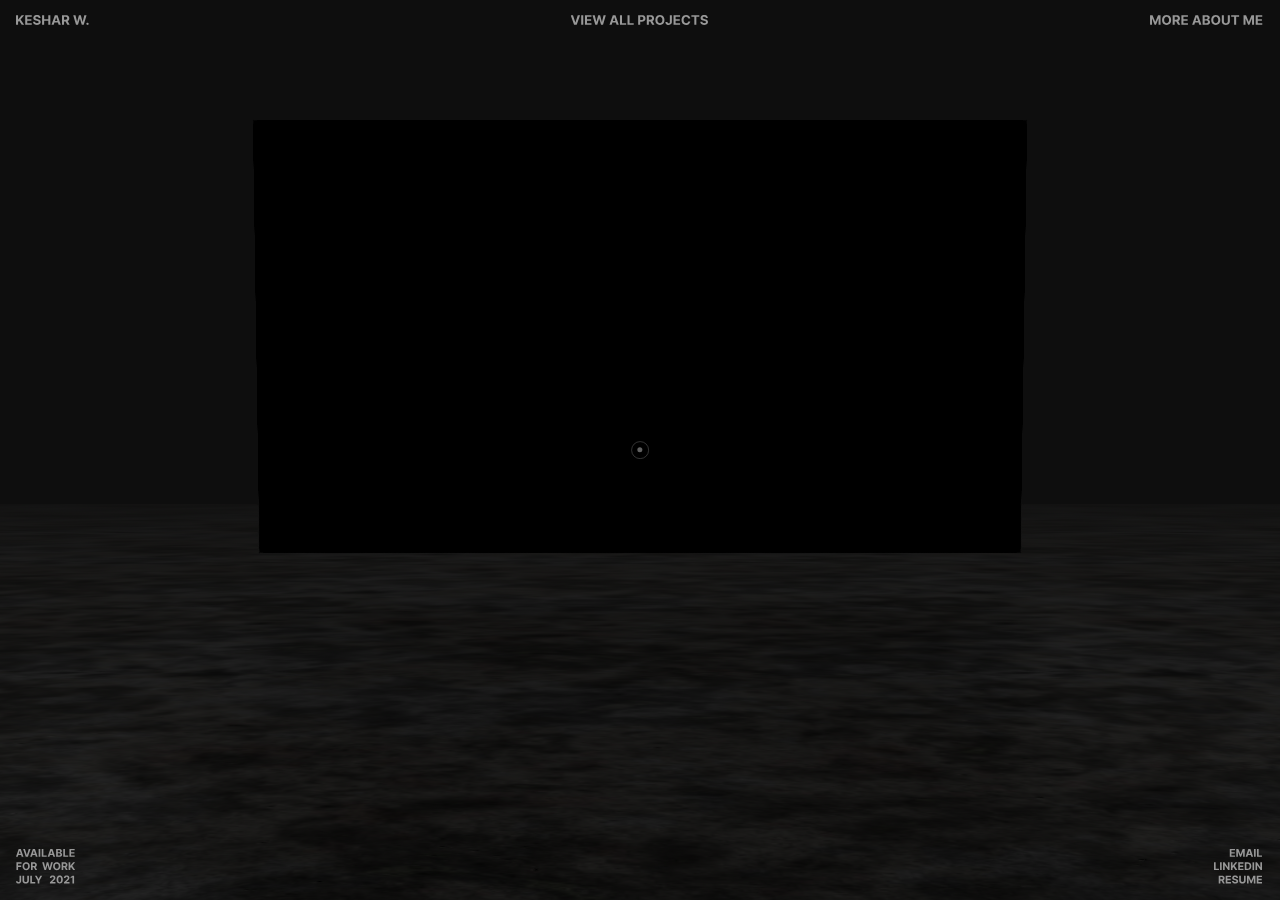
==== index.html @ ca9ea171 "Added files" ====
<!DOCTYPE html><html lang="en"><head><link rel="stylesheet" href="about.0df0e70e.css"><meta charset="utf-8"><meta http-equiv="X-UA-Compatible" content="IE=edge"><meta name="viewport" content="width=device-width, initial-scale=1.0"><title>Keshar W • Folio</title></head><body data-barba="wrapper"> <div id="container" data-barba="container" data-barba-namespace="home"> <div id="root"></div>  <video id="reel" loop crossorigin playsinline="" style="display:none"> <source src="jw_reel.fccfb482.mp4" type="video/mp4"> </video> <svg id="nav__keshar" viewBox="0 0 82 13"><g fill="#989898"><polygon points="2.30792326 11.06 2.30792326 7.95985795 3.44251133 6.57491477 6.43079258 11.06 9.19002553 11.06 5.09378974 5.03549716 9.14208519 0.150909091 6.37752553 0.150909091 2.45174428 4.9609233 2.30792326 4.9609233 2.30792326 0.150909091 0.00146018982 0.150909091 0.00146018982 11.06"/><polygon points="17.7159259 11.06 17.7159259 9.15836648 12.6502299 9.15836648 12.6502299 6.55360795 17.3164231 6.55360795 17.3164231 4.65197443 12.6502299 4.65197443 12.6502299 2.05254261 17.6946191 2.05254261 17.6946191 0.150909091 10.3437668 0.150909091 10.3437668 11.06"/><path d="M23.574 11.214c.888 0 1.647-.134 2.277-.402.63-.268 1.114-.646 1.45-1.134.335-.489.504-1.067.508-1.734a2.922 2.922 0 0 0-.248-1.21 2.755 2.755 0 0 0-.679-.915 3.98 3.98 0 0 0-1.033-.656 6.913 6.913 0 0 0-1.31-.426l-.98-.234a5.414 5.414 0 0 1-.672-.195 2.682 2.682 0 0 1-.554-.271 1.221 1.221 0 0 1-.375-.376.885.885 0 0 1-.126-.511c0-.235.069-.444.205-.629a1.34 1.34 0 0 1 .594-.434c.26-.105.577-.157.954-.157.554 0 .992.119 1.316.357.323.238.506.572.548 1.001h2.21c-.01-.65-.184-1.221-.521-1.715-.338-.493-.809-.879-1.414-1.156C25.118.14 24.41.002 23.6.002c-.796 0-1.506.138-2.13.415-.626.277-1.117.663-1.474 1.156-.357.494-.533 1.07-.53 1.731-.003.806.261 1.447.794 1.923s1.259.826 2.179 1.05l1.187.298c.398.096.735.202 1.01.32.275.117.485.259.628.426a.913.913 0 0 1 .216.618c0 .262-.08.495-.24.697-.16.203-.384.36-.673.474-.29.114-.63.17-1.02.17-.398 0-.754-.06-1.068-.183a1.7 1.7 0 0 1-.751-.549c-.187-.243-.293-.547-.317-.913H19.18c.017.785.208 1.443.572 1.973.364.531.872.932 1.524 1.202.651.27 1.418.404 2.298.404Z"/><polygon points="31.6601539 11.06 31.6601539 6.55360795 36.3423271 6.55360795 36.3423271 11.06 38.6434635 11.06 38.6434635 0.150909091 36.3423271 0.150909091 36.3423271 4.65197443 31.6601539 4.65197443 31.6601539 0.150909091 29.3536908 0.150909091 29.3536908 11.06"/><path d="m46.691.15 3.76 10.91h-2.47l-.809-2.487h-3.939l-.809 2.487h-2.471L43.719.15h2.972Zm-1.443 2.494h-.086L43.82 6.773h2.769l-1.34-4.13ZM56.064.15l.303.008c.695.032 1.298.176 1.809.432.584.293 1.03.707 1.337 1.241.307.535.46 1.163.46 1.883 0 .725-.156 1.347-.468 1.867l-.124.19a3.072 3.072 0 0 1-1.232 1.006l-.102.044 2.316 4.239h-2.547L55.75 7.193h-1.683v3.867H51.76V.15h4.304Zm-.442 1.887h-1.556V5.34h1.566l.214-.006c.347-.017.641-.075.884-.176.29-.12.508-.302.652-.543.144-.242.216-.542.216-.9 0-.363-.072-.668-.216-.917a1.369 1.369 0 0 0-.655-.567c-.293-.13-.661-.194-1.105-.194Z"/><polygon points="69.7844161 11.06 71.8565041 3.92754261 71.9417314 3.92754261 74.0191462 11.06 76.2670155 11.06 79.3884643 0.150909091 76.8689331 0.150909091 75.0631803 7.74678977 74.9672996 7.74678977 72.9804388 0.150909091 70.8231234 0.150909091 68.8309359 7.73080966 68.740382 7.73080966 66.9346291 0.150909091 64.4150979 0.150909091 67.5365467 11.06"/><path d="M80.453 11.198c.23 0 .442-.057.634-.173a1.37 1.37 0 0 0 .466-.463c.119-.194.178-.408.178-.642 0-.348-.128-.646-.383-.895a1.244 1.244 0 0 0-.895-.373c-.352 0-.653.125-.903.373-.25.249-.376.547-.376.895 0 .352.125.653.376.903.25.25.551.375.903.375Z"/></g></svg> <svg id="nav__projects" viewBox="0 0 156 13"><g fill="#989898"><polygon points="6.73828125 11.06 10.4989347 0.150909091 7.94211648 0.150909091 5.30007102 8.43926136 5.19886364 8.43926136 2.56214489 0.150909091 0 0.150909091 3.76598011 11.06"/><polygon points="14.1135927 11.06 14.1135927 0.150909091 11.8071296 0.150909091 11.8071296 11.06"/><polygon points="23.3852447 11.06 23.3852447 9.15836648 18.3195487 9.15836648 18.3195487 6.55360795 22.9857419 6.55360795 22.9857419 4.65197443 18.3195487 4.65197443 18.3195487 2.05254261 23.3639379 2.05254261 23.3639379 0.150909091 16.0130856 0.150909091 16.0130856 11.06"/><polygon points="29.9040569 11.06 31.976145 3.92754261 32.0613722 3.92754261 34.138787 11.06 36.3866563 11.06 39.5081052 0.150909091 36.9885739 0.150909091 35.1828211 7.74678977 35.0869404 7.74678977 33.1000796 0.150909091 30.9427643 0.150909091 28.9505768 7.73080966 28.8600228 7.73080966 27.05427 0.150909091 24.5347387 0.150909091 27.6561876 11.06"/><path d="m50.362.15 3.76 10.91h-2.471l-.808-2.487h-3.94l-.808 2.487h-2.472L47.39.15h2.973Zm-1.444 2.494h-.085L47.49 6.773h2.769l-1.34-4.13Z"/><polygon points="62.4139335 11.06 62.4139335 9.15836648 57.7370869 9.15836648 57.7370869 0.150909091 55.4306238 0.150909091 55.4306238 11.06"/><polygon points="70.9281349 11.06 70.9281349 9.15836648 66.2512883 9.15836648 66.2512883 0.150909091 63.9448253 0.150909091 63.9448253 11.06"/><path d="m80.24.15.272.007c.71.03 1.325.186 1.843.465.582.315 1.027.75 1.334 1.305.308.556.461 1.196.461 1.92 0 .725-.156 1.364-.469 1.918a3.236 3.236 0 0 1-1.355 1.295l-.202.097c-.55.244-1.197.366-1.942.366l-1.94.001v3.536h-2.306V.15h4.304Zm-.442 1.887h-1.555v3.638h1.566l.215-.007c.349-.021.644-.096.885-.225.29-.154.506-.37.65-.645.143-.275.215-.592.215-.95 0-.363-.072-.68-.215-.951a1.492 1.492 0 0 0-.653-.634c-.291-.151-.66-.226-1.108-.226ZM89.956.15l.304.008c.694.032 1.297.176 1.808.432.584.293 1.03.707 1.337 1.241.307.535.461 1.163.461 1.883 0 .725-.156 1.347-.469 1.867l-.123.19a3.072 3.072 0 0 1-1.232 1.006l-.103.045 2.316 4.238h-2.546l-2.067-3.867h-1.683v3.867h-2.307V.15h4.304Zm-.442 1.887H87.96V5.34h1.566l.214-.006c.346-.017.64-.075.883-.176.291-.12.509-.302.653-.543.143-.242.215-.542.215-.9 0-.363-.072-.668-.215-.917a1.369 1.369 0 0 0-.656-.567c-.293-.13-.661-.194-1.105-.194ZM100.413.002c.962 0 1.83.219 2.602.658.772.438 1.383 1.075 1.832 1.91.45.834.674 1.846.674 3.035 0 1.19-.225 2.202-.674 3.037-.45.834-1.06 1.47-1.832 1.91-.773.438-1.64.657-2.602.657-.97 0-1.84-.22-2.61-.66-.771-.44-1.38-1.078-1.828-1.913-.447-.834-.67-1.844-.67-3.03 0-1.19.223-2.202.67-3.037.448-.834 1.057-1.47 1.827-1.91.771-.438 1.641-.657 2.61-.657Zm0 2.04c-.558 0-1.045.137-1.46.41-.415.273-.738.675-.967 1.204-.229.529-.343 1.179-.343 1.95 0 .77.114 1.42.343 1.949.23.53.552.93.967 1.204.415.273.902.41 1.46.41.557 0 1.044-.137 1.459-.41.416-.274.738-.675.967-1.204.229-.53.343-1.179.343-1.95 0-.77-.114-1.42-.343-1.95-.23-.528-.551-.93-.967-1.203-.415-.273-.902-.41-1.46-.41ZM110.148 11.21c.738 0 1.386-.141 1.944-.422A3.15 3.15 0 0 0 113.4 9.59c.314-.519.471-1.13.471-1.833V.151h-2.28v7.606c0 .348-.051.641-.154.88a1.155 1.155 0 0 1-.45.54 1.341 1.341 0 0 1-.722.184c-.27 0-.504-.054-.7-.163a1.155 1.155 0 0 1-.464-.468 1.6 1.6 0 0 1-.179-.738h-2.295c-.004.724.15 1.325.463 1.803.313.478.736.833 1.27 1.065.535.233 1.13.35 1.788.35Z"/><polygon points="123.143669 11.06 123.143669 9.15836648 118.077973 9.15836648 118.077973 6.55360795 122.744166 6.55360795 122.744166 4.65197443 118.077973 4.65197443 118.077973 2.05254261 123.122362 2.05254261 123.122362 0.150909091 115.77151 0.150909091 115.77151 11.06"/><path d="M129.849 11.21c.7 0 1.327-.106 1.883-.318a4.513 4.513 0 0 0 1.438-.863c.403-.364.725-.777.964-1.24.24-.464.39-.946.45-1.447l-2.333-.01c-.053.29-.148.55-.285.777-.136.227-.308.42-.514.578a2.227 2.227 0 0 1-.706.36 2.903 2.903 0 0 1-.86.122c-.55 0-1.035-.135-1.454-.405-.419-.27-.745-.67-.977-1.198-.233-.53-.35-1.183-.35-1.96 0-.757.116-1.4.347-1.931.23-.531.556-.936.975-1.215.419-.279.91-.418 1.475-.418.313 0 .603.044.871.133.268.089.505.217.711.384.206.166.375.368.506.604.132.236.219.505.261.807h2.333a4.66 4.66 0 0 0-.508-1.683 4.065 4.065 0 0 0-1.026-1.244 4.49 4.49 0 0 0-1.44-.775 5.62 5.62 0 0 0-1.761-.266c-.959 0-1.822.219-2.589.658-.767.438-1.374 1.075-1.822 1.91-.447.834-.67 1.846-.67 3.035 0 1.187.22 2.197.662 3.031.443.835 1.046 1.472 1.811 1.913.766.44 1.635.66 2.608.66Z"/><polygon points="141.443005 11.06 141.443005 2.05254261 144.782849 2.05254261 144.782849 0.150909091 135.823332 0.150909091 135.823332 2.05254261 139.163176 2.05254261 139.163176 11.06"/><path d="M150.309 11.214c.888 0 1.647-.134 2.277-.402.63-.268 1.113-.646 1.449-1.134.335-.489.505-1.067.508-1.734a2.922 2.922 0 0 0-.247-1.21 2.755 2.755 0 0 0-.68-.915 3.98 3.98 0 0 0-1.033-.656 6.913 6.913 0 0 0-1.31-.426l-.98-.234a5.414 5.414 0 0 1-.671-.195 2.682 2.682 0 0 1-.554-.271 1.221 1.221 0 0 1-.376-.376.885.885 0 0 1-.125-.511c0-.235.068-.444.205-.629a1.34 1.34 0 0 1 .594-.434c.26-.105.577-.157.953-.157.554 0 .993.119 1.316.357.323.238.506.572.549 1.001h2.21c-.01-.65-.184-1.221-.522-1.715-.337-.493-.808-.879-1.414-1.156-.605-.277-1.313-.415-2.123-.415-.795 0-1.505.138-2.13.415-.625.277-1.116.663-1.473 1.156-.357.494-.534 1.07-.53 1.731-.004.806.26 1.447.794 1.923.532.476 1.258.826 2.178 1.05l1.188.298c.398.096.734.202 1.01.32.275.117.484.259.628.426a.913.913 0 0 1 .216.618c0 .262-.08.495-.24.697-.16.203-.384.36-.674.474-.29.114-.63.17-1.02.17-.398 0-.754-.06-1.068-.183a1.7 1.7 0 0 1-.75-.549c-.187-.243-.293-.547-.318-.913h-2.232c.018.785.209 1.443.573 1.973.364.531.872.932 1.523 1.202.652.27 1.418.404 2.299.404Z"/></g></svg> <svg id="nav__about" viewBox="0 0 127 13"><g><polygon fill="#989898" points="2.24089363 11.06 2.24089363 3.93286932 2.3314476 3.93286932 5.15460101 11.006733 6.67803851 11.006733 9.50119192 3.95950284 9.5917459 3.95950284 9.5917459 11.06 11.8289618 11.06 11.8289618 0.150909091 8.98450158 0.150909091 5.98024022 7.48045455 5.85239931 7.48045455 2.84813795 0.150909091 0.00367771842 0.150909091 0.00367771842 11.06"/><path d="M18.642.002c.962 0 1.83.219 2.602.658.772.438 1.383 1.075 1.832 1.91.45.834.674 1.846.674 3.035 0 1.19-.224 2.202-.674 3.037-.449.834-1.06 1.47-1.832 1.91-.772.438-1.64.657-2.602.657-.97 0-1.84-.22-2.61-.66-.77-.44-1.38-1.078-1.827-1.913-.448-.834-.672-1.844-.672-3.03 0-1.19.224-2.202.672-3.037.447-.834 1.056-1.47 1.827-1.91.77-.438 1.64-.657 2.61-.657Zm0 2.04c-.558 0-1.044.137-1.46.41-.415.273-.737.675-.967 1.204-.229.529-.343 1.179-.343 1.95 0 .77.114 1.42.343 1.949.23.53.552.93.967 1.204.416.273.902.41 1.46.41.557 0 1.044-.137 1.46-.41.415-.274.737-.675.966-1.204.23-.53.344-1.179.344-1.95 0-.77-.115-1.42-.344-1.95-.229-.528-.551-.93-.967-1.203-.415-.273-.902-.41-1.46-.41ZM29.756.15l.304.008c.694.032 1.297.176 1.809.432.584.293 1.03.707 1.337 1.241.307.535.46 1.163.46 1.883 0 .725-.156 1.347-.468 1.867l-.124.19a3.072 3.072 0 0 1-1.232 1.006l-.103.044 2.316 4.239H31.51l-2.067-3.867h-1.684l.001 3.867h-2.306V.15h4.303Zm-.442 1.887H27.76l-.001 3.303h1.567l.214-.006c.346-.017.64-.075.883-.176.292-.12.509-.302.653-.543.144-.242.216-.542.216-.9 0-.363-.072-.668-.216-.917a1.369 1.369 0 0 0-.655-.567c-.293-.13-.662-.194-1.106-.194Z" fill="#989898"/><polygon fill="#989898" points="42.668412 11.06 42.668412 9.15836648 37.6027159 9.15836648 37.6027159 6.55360795 42.2689091 6.55360795 42.2689091 4.65197443 37.6027159 4.65197443 37.6027159 2.05254261 42.6471051 2.05254261 42.6471051 0.150909091 35.2962529 0.150909091 35.2962529 11.06"/><path d="m54.108.15 3.76 10.91h-2.47l-.809-2.487H50.65l-.809 2.487H47.37L51.136.15h2.972Zm-1.443 2.494h-.086l-1.343 4.129h2.769l-1.34-4.13ZM63.545.15l.295.006c.673.027 1.244.144 1.713.352.536.238.94.567 1.21.988.269.42.404.905.404 1.451 0 .427-.085.8-.256 1.122-.17.321-.404.584-.7.788a2.881 2.881 0 0 1-1.015.434v.107l.206.017a2.503 2.503 0 0 1 1.85 1.243c.227.388.341.85.341 1.387 0 .579-.143 1.095-.429 1.547-.286.453-.707.811-1.265 1.074-.557.263-1.244.394-2.061.394h-4.661V.15h4.368Zm-.128 6.127h-1.934v2.897h1.88c.643 0 1.112-.123 1.407-.37.295-.247.442-.576.442-.988 0-.302-.073-.568-.218-.799a1.486 1.486 0 0 0-.62-.543 2.152 2.152 0 0 0-.957-.197Zm-.181-4.262h-1.753v2.7h1.71c.316 0 .598-.055.845-.167.246-.112.442-.27.585-.477a1.26 1.26 0 0 0 .216-.74c0-.394-.14-.712-.418-.954-.279-.241-.674-.362-1.185-.362ZM74.005.002c.963 0 1.83.219 2.602.658.773.438 1.384 1.075 1.833 1.91.45.834.674 1.846.674 3.035 0 1.19-.225 2.202-.674 3.037-.45.834-1.06 1.47-1.833 1.91-.772.438-1.64.657-2.602.657-.97 0-1.84-.22-2.61-.66-.77-.44-1.38-1.078-1.827-1.913-.447-.834-.67-1.844-.67-3.03 0-1.19.223-2.202.67-3.037.448-.834 1.057-1.47 1.827-1.91.77-.438 1.64-.657 2.61-.657Zm0 2.04c-.557 0-1.044.137-1.46.41-.415.273-.737.675-.966 1.204-.229.529-.344 1.179-.344 1.95 0 .77.115 1.42.344 1.949.23.53.551.93.967 1.204.415.273.902.41 1.46.41.557 0 1.043-.137 1.459-.41.415-.274.738-.675.967-1.204.229-.53.343-1.179.343-1.95 0-.77-.114-1.42-.343-1.95-.23-.528-.552-.93-.967-1.203-.416-.273-.902-.41-1.46-.41ZM85.338 11.214c.902 0 1.693-.166 2.37-.498.68-.332 1.207-.796 1.586-1.393.378-.596.567-1.292.567-2.088V.151h-2.307v6.887c0 .416-.091.785-.274 1.108-.183.323-.44.577-.772.762-.332.185-.722.277-1.17.277-.443 0-.832-.092-1.166-.277a1.962 1.962 0 0 1-.775-.762 2.21 2.21 0 0 1-.274-1.108V.151h-2.307v7.084c0 .796.188 1.492.565 2.088.376.597.903 1.061 1.582 1.393.678.332 1.47.498 2.375.498Z" fill="#989898"/><polygon fill="#989898" points="96.9634776 11.06 96.9634776 2.05254261 100.303321 2.05254261 100.303321 0.150909091 91.3438043 0.150909091 91.3438043 2.05254261 94.683648 2.05254261 94.683648 11.06"/><polygon fill="#989898" points="107.500779 11.06 107.500779 3.93286932 107.591333 3.93286932 110.414486 11.006733 111.937923 11.006733 114.761077 3.95950284 114.851631 3.95950284 114.851631 11.06 117.088847 11.06 117.088847 0.150909091 114.244387 0.150909091 111.240125 7.48045455 111.112284 7.48045455 108.108023 0.150909091 105.263563 0.150909091 105.263563 11.06"/><polygon fill="#989898" points="126.357297 11.06 126.357297 9.15836648 121.291601 9.15836648 121.291601 6.55360795 125.957794 6.55360795 125.957794 4.65197443 121.291601 4.65197443 121.291601 2.05254261 126.33599 2.05254261 126.33599 0.150909091 118.985138 0.150909091 118.985138 11.06"/></g></svg> <svg id="nav__desc__1" viewBox="0 0 71 25"><g fill="#989898"><g transform="translate(0 15.003)"><path d="m3.12.12.287.006c.757.034 1.416.206 1.98.515A3.562 3.562 0 0 1 6.85 2.14c.342.65.514 1.43.514 2.335 0 .91-.172 1.69-.514 2.344a3.56 3.56 0 0 1-1.47 1.504c-.638.35-1.4.525-2.286.525H0V.119h3.12ZM3.02 1.7H1.845v5.566h1.172c.546 0 1.005-.098 1.379-.292.373-.195.654-.497.843-.908.19-.41.284-.941.284-1.592 0-.644-.095-1.171-.284-1.58-.189-.41-.47-.71-.841-.904-.372-.193-.831-.29-1.377-.29Z"/><polygon points="14.6249958 8.84659091 14.6249958 7.32528409 10.572439 7.32528409 10.572439 5.24147727 14.3053936 5.24147727 14.3053936 3.72017045 10.572439 3.72017045 10.572439 1.640625 14.6079504 1.640625 14.6079504 0.119318182 8.72726857 0.119318182 8.72726857 8.84659091"/><polygon points="20.9948751 8.84659091 24.0033979 0.119318182 21.9579433 0.119318182 19.8443069 6.75 19.763341 6.75 17.653966 0.119318182 15.6042501 0.119318182 18.6170342 8.84659091"/><polygon points="30.9476811 8.84659091 30.9476811 7.32528409 26.8951243 7.32528409 26.8951243 5.24147727 30.6280788 5.24147727 30.6280788 3.72017045 26.8951243 3.72017045 26.8951243 1.640625 30.9306356 1.640625 30.9306356 0.119318182 25.0499538 0.119318182 25.0499538 8.84659091"/><polygon points="37.9865945 8.84659091 37.9865945 7.32528409 34.2451172 7.32528409 34.2451172 0.119318182 32.3999467 0.119318182 32.3999467 8.84659091"/><path d="M42.804 0c.77 0 1.463.175 2.081.526.618.351 1.107.86 1.466 1.528.36.668.54 1.477.54 2.429 0 .952-.18 1.761-.54 2.429-.36.668-.848 1.177-1.466 1.528-.618.35-1.311.526-2.081.526-.776 0-1.472-.176-2.088-.528-.617-.353-1.104-.863-1.462-1.53-.358-.668-.537-1.476-.537-2.425 0-.952.179-1.761.537-2.429.358-.668.845-1.177 1.462-1.528C41.332.176 42.028 0 42.804 0Zm0 1.632c-.446 0-.836.11-1.168.328-.332.219-.59.54-.773.963-.184.424-.275.943-.275 1.56 0 .616.091 1.136.275 1.56.183.423.44.744.773.963.332.218.722.328 1.168.328.446 0 .835-.11 1.167-.328.333-.22.59-.54.774-.963.183-.424.275-.944.275-1.56 0-.617-.092-1.136-.275-1.56-.184-.423-.441-.744-.774-.963a2.075 2.075 0 0 0-1.167-.328ZM51.695.12l.244.005c.558.028 1.04.151 1.448.371a2.6 2.6 0 0 1 1.068 1.044c.245.445.368.957.368 1.537s-.125 1.09-.375 1.534c-.25.443-.611.788-1.084 1.035l-.182.087c-.436.19-.947.284-1.533.284h-1.553l.001 2.83h-1.845V.119h3.443Zm-.353 1.508h-1.245v2.91h1.253l.206-.007c.264-.02.489-.08.674-.178.232-.124.405-.295.52-.516.115-.22.173-.473.173-.76 0-.29-.058-.544-.173-.76a1.194 1.194 0 0 0-.522-.508c-.233-.12-.528-.181-.886-.181Z"/><polygon points="61.9226553 8.84659091 61.9226553 7.32528409 57.8700985 7.32528409 57.8700985 5.24147727 61.603053 5.24147727 61.603053 3.72017045 57.8700985 3.72017045 57.8700985 1.640625 61.9056098 1.640625 61.9056098 0.119318182 56.024928 0.119318182 56.024928 8.84659091"/><path d="m66.818.12.243.005c.555.025 1.038.14 1.447.346.467.234.824.565 1.07.993.245.427.368.93.368 1.506 0 .58-.125 1.078-.375 1.494l-.114.172a2.462 2.462 0 0 1-.97.784l-.083.036 1.853 3.39H68.22l-1.654-3.092H65.22l.001 3.093h-1.845V.119h3.443Zm-.354 1.508H65.22V4.27l1.253-.001.204-.006a2.08 2.08 0 0 0 .674-.139c.233-.097.407-.241.522-.435.115-.193.172-.433.172-.72 0-.29-.057-.534-.172-.733a1.095 1.095 0 0 0-.524-.454c-.235-.103-.53-.155-.885-.155Z"/></g><g transform="translate(0 .003)"><polygon points="1.84517045 8.84659091 1.84517045 5.24147727 5.39488636 5.24147727 5.39488636 3.72017045 1.84517045 3.72017045 1.84517045 1.640625 5.77840909 1.640625 5.77840909 0.119318182 0 0.119318182 0 8.84659091"/><path d="m10.463.12.242.005c.556.025 1.038.14 1.447.346.467.234.824.565 1.07.993.245.427.368.93.368 1.506 0 .58-.125 1.078-.375 1.494l-.114.172a2.462 2.462 0 0 1-.97.784l-.082.036 1.852 3.39h-2.037l-1.653-3.092H8.864v3.093H7.02V.119h3.444Zm-.354 1.508H8.864V4.27l1.253-.001.205-.006a2.08 2.08 0 0 0 .673-.139c.233-.097.407-.241.522-.435.115-.193.173-.433.173-.72 0-.29-.058-.534-.173-.733a1.095 1.095 0 0 0-.524-.454c-.234-.103-.53-.155-.884-.155ZM18.828 0c.77 0 1.463.175 2.081.526.618.351 1.107.86 1.466 1.528.36.668.54 1.477.54 2.429 0 .952-.18 1.761-.54 2.429-.36.668-.848 1.177-1.466 1.528-.618.35-1.312.526-2.081.526-.776 0-1.472-.176-2.089-.528-.616-.353-1.103-.863-1.461-1.53-.358-.668-.537-1.476-.537-2.425 0-.952.179-1.761.537-2.429.358-.668.845-1.177 1.461-1.528C17.356.176 18.052 0 18.828 0Zm0 1.632c-.446 0-.836.11-1.168.328-.332.219-.59.54-.774.963-.183.424-.274.943-.274 1.56 0 .616.091 1.136.274 1.56.184.423.442.744.774.963.332.218.722.328 1.168.328.446 0 .835-.11 1.167-.328.333-.22.59-.54.774-.963.183-.424.274-.944.274-1.56 0-.617-.091-1.136-.274-1.56-.184-.423-.441-.744-.774-.963a2.075 2.075 0 0 0-1.167-.328Z"/><polygon points="26.1212893 8.84659091 26.1212893 3.35369318 26.1852098 3.35369318 29.9820848 8.84659091 31.5758348 8.84659091 31.5758348 0.119318182 29.7391871 0.119318182 29.7391871 5.60795455 29.6624825 5.60795455 25.8954371 0.119318182 24.2761189 0.119318182 24.2761189 8.84659091"/><polygon points="37.2587981 8.84659091 37.2587981 1.640625 39.9306731 1.640625 39.9306731 0.119318182 32.7630594 0.119318182 32.7630594 1.640625 35.4349344 1.640625 35.4349344 8.84659091"/><polygon points="47.0147511 8.84659091 47.0147511 7.32528409 42.9621943 7.32528409 42.9621943 5.24147727 46.6951488 5.24147727 46.6951488 3.72017045 42.9621943 3.72017045 42.9621943 1.640625 46.9977056 1.640625 46.9977056 0.119318182 41.1170238 0.119318182 41.1170238 8.84659091"/><polygon points="50.3121872 8.84659091 50.3121872 3.35369318 50.3761076 3.35369318 54.1729826 8.84659091 55.7667326 8.84659091 55.7667326 0.119318182 53.9300849 0.119318182 53.9300849 5.60795455 53.8533804 5.60795455 50.0863349 0.119318182 48.4670167 0.119318182 48.4670167 8.84659091"/><path d="m60.406.12.288.006c.756.034 1.416.206 1.979.515a3.562 3.562 0 0 1 1.463 1.498c.343.65.514 1.43.514 2.335 0 .91-.171 1.69-.514 2.344a3.56 3.56 0 0 1-1.47 1.504c-.637.35-1.4.525-2.286.525h-3.094V.119h3.12Zm-.098 1.58h-1.176v5.566h1.171c.546 0 1.005-.098 1.379-.292.374-.195.655-.497.844-.908.189-.41.283-.941.283-1.592 0-.644-.094-1.171-.283-1.58-.19-.41-.47-.71-.842-.904-.372-.193-.83-.29-1.376-.29Z"/></g></g></svg> <svg id="nav__desc__2" viewBox="0 0 67 40"><g fill="#989898"><g transform="translate(.004)"><path d="M5.39 0 8.4 8.727H6.421l-.647-1.99h-3.15l-.648 1.99H0L3.013 0H5.39ZM4.237 1.994h-.068L3.092 5.297h2.215L4.236 1.994Z"/><polygon points="13.3892257 8.72727273 16.3977484 0 14.3522939 0 12.2386575 6.63068182 12.1576916 6.63068182 10.0483166 0 7.9986007 0 11.0113848 8.72727273"/><path d="m21.311 0 3.009 8.727h-1.978l-.647-1.99h-3.15l-.647 1.99H15.92L18.933 0h2.378Zm-1.155 1.994h-.068l-1.075 3.303h2.214l-1.07-3.303Z"/><polygon points="27.3196657 8.72727273 27.3196657 0 25.4744953 0 25.4744953 8.72727273"/><polygon points="34.5342026 8.72727273 34.5342026 7.20596591 30.7927253 7.20596591 30.7927253 0 28.9475548 0 28.9475548 8.72727273"/><path d="m41.002 0 3.009 8.727h-1.978l-.647-1.99h-3.15l-.647 1.99h-1.977L38.624 0h2.378Zm-1.155 1.994h-.068l-1.075 3.303h2.214l-1.07-3.303ZM48.66 0l.268.006c.525.023.97.116 1.338.28.43.19.752.453.968.79.216.337.324.724.324 1.161 0 .341-.069.64-.205.897a1.75 1.75 0 0 1-.56.63c-.238.164-.508.28-.812.348v.085l.197.019a2.002 2.002 0 0 1 1.448.99c.182.31.272.68.272 1.11 0 .462-.114.875-.343 1.237-.228.362-.566.649-1.012.859-.446.21-.995.315-1.649.315h-3.728V0h3.494Zm-.102 4.9H47.01V7.22h1.504c.514 0 .89-.099 1.125-.296a.979.979 0 0 0 .354-.79c0-.242-.059-.455-.175-.64a1.19 1.19 0 0 0-.497-.435 1.722 1.722 0 0 0-.764-.157Zm-.145-3.409H47.01v2.161h1.368c.252 0 .478-.045.675-.134.197-.09.354-.217.469-.382.115-.164.172-.362.172-.592a.96.96 0 0 0-.334-.763c-.223-.193-.54-.29-.948-.29Z"/><polygon points="58.7900103 8.72727273 58.7900103 7.20596591 55.048533 7.20596591 55.048533 0 53.2033626 0 53.2033626 8.72727273"/><polygon points="66.0207457 8.72727273 66.0207457 7.20596591 61.9681889 7.20596591 61.9681889 5.12215909 65.7011434 5.12215909 65.7011434 3.60085227 61.9681889 3.60085227 61.9681889 1.52130682 66.0037003 1.52130682 66.0037003 0 60.1230184 0 60.1230184 8.72727273"/></g><g transform="translate(.477 14.88)"><polygon points="1.84517045 8.84659091 1.84517045 5.24147727 5.39488636 5.24147727 5.39488636 3.72017045 1.84517045 3.72017045 1.84517045 1.640625 5.77840909 1.640625 5.77840909 0.119318182 0 0.119318182 0 8.84659091"/><path d="M10.953 0c.77 0 1.463.175 2.081.526.618.351 1.107.86 1.466 1.528.36.668.54 1.477.54 2.429 0 .952-.18 1.761-.54 2.429-.36.668-.848 1.177-1.466 1.528-.618.35-1.312.526-2.081.526-.776 0-1.472-.176-2.089-.528-.616-.353-1.103-.863-1.461-1.53-.358-.668-.537-1.476-.537-2.425 0-.952.179-1.761.537-2.429.358-.668.845-1.177 1.461-1.528C9.481.176 10.177 0 10.953 0Zm0 1.632c-.446 0-.836.11-1.168.328-.332.219-.59.54-.773.963-.184.424-.275.943-.275 1.56 0 .616.091 1.136.275 1.56.183.423.44.744.773.963.332.218.722.328 1.168.328.446 0 .835-.11 1.167-.328.333-.22.59-.54.774-.963.183-.424.274-.944.274-1.56 0-.617-.091-1.136-.274-1.56-.184-.423-.441-.744-.774-.963a2.075 2.075 0 0 0-1.167-.328ZM19.844.12l.243.005c.556.025 1.038.14 1.447.346.467.234.824.565 1.07.993.245.427.368.93.368 1.506 0 .58-.125 1.078-.375 1.494l-.114.172a2.462 2.462 0 0 1-.97.784l-.083.036 1.853 3.39h-2.037l-1.654-3.092h-1.347l.001 3.093h-1.845V.119h3.443Zm-.353 1.508h-1.245V4.27l1.253-.001.204-.006a2.08 2.08 0 0 0 .674-.139c.233-.097.407-.241.522-.435.115-.193.173-.433.173-.72 0-.29-.058-.534-.173-.733a1.095 1.095 0 0 0-.524-.454c-.235-.103-.53-.155-.884-.155Z"/><polygon points="33.2926927 8.84659091 34.9503632 3.140625 35.018545 3.140625 36.6804768 8.84659091 38.4787723 8.84659091 40.9759313 0.119318182 38.9603063 0.119318182 37.5157041 6.19602273 37.4389995 6.19602273 35.8495109 0.119318182 34.1236586 0.119318182 32.5299086 6.18323864 32.4574654 6.18323864 31.0128632 0.119318182 28.9972382 0.119318182 31.4943973 8.84659091"/><path d="M45.403 0c.77 0 1.463.175 2.081.526.618.351 1.107.86 1.466 1.528.36.668.54 1.477.54 2.429 0 .952-.18 1.761-.54 2.429-.36.668-.848 1.177-1.466 1.528-.618.35-1.312.526-2.081.526-.776 0-1.472-.176-2.088-.528-.617-.353-1.104-.863-1.462-1.53-.358-.668-.537-1.476-.537-2.425 0-.952.179-1.761.537-2.429.358-.668.845-1.177 1.462-1.528C43.93.176 44.627 0 45.403 0Zm0 1.632c-.446 0-.836.11-1.168.328-.332.219-.59.54-.773.963-.184.424-.275.943-.275 1.56 0 .616.091 1.136.275 1.56.183.423.44.744.773.963.332.218.722.328 1.168.328.446 0 .835-.11 1.167-.328.333-.22.59-.54.774-.963.183-.424.275-.944.275-1.56 0-.617-.092-1.136-.275-1.56-.184-.423-.441-.744-.774-.963a2.075 2.075 0 0 0-1.167-.328ZM54.294.12l.243.005c.556.025 1.038.14 1.447.346.467.234.824.565 1.07.993.245.427.368.93.368 1.506 0 .58-.125 1.078-.375 1.494l-.114.172a2.462 2.462 0 0 1-.97.784l-.083.036 1.853 3.39h-2.037l-1.654-3.092h-1.347l.001 3.093h-1.845V.119h3.443Zm-.353 1.508h-1.245V4.27l1.253-.001.204-.006a2.08 2.08 0 0 0 .674-.139c.233-.097.407-.241.522-.435.115-.193.173-.433.173-.72 0-.29-.058-.534-.173-.733a1.095 1.095 0 0 0-.524-.454c-.234-.103-.53-.155-.884-.155Z"/><polygon points="60.5713251 8.84659091 60.5713251 6.36647727 61.4789956 5.25852273 63.8696206 8.84659091 66.0770069 8.84659091 62.8000183 4.02698864 66.0386547 0.119318182 63.8270069 0.119318182 60.6863819 3.96732955 60.5713251 3.96732955 60.5713251 0.119318182 58.7261547 0.119318182 58.7261547 8.84659091"/></g><g transform="translate(0 29.88)"><path d="M2.817 8.966c.59 0 1.11-.112 1.555-.337a2.52 2.52 0 0 0 1.046-.959c.252-.414.378-.903.378-1.465V.119H3.972v6.086c0 .278-.042.512-.124.703a.924.924 0 0 1-.36.432c-.158.098-.35.147-.577.147-.216 0-.403-.043-.56-.13a.924.924 0 0 1-.372-.375 1.28 1.28 0 0 1-.142-.59H0c-.003.58.12 1.06.37 1.443.25.382.59.666 1.017.852.428.186.904.279 1.43.279ZM10.934 8.97c.721 0 1.354-.133 1.896-.398a3.05 3.05 0 0 0 1.268-1.115c.302-.477.454-1.034.454-1.67V.119h-1.845v5.51c0 .333-.074.628-.22.887a1.574 1.574 0 0 1-.618.609 1.894 1.894 0 0 1-.935.222c-.355 0-.666-.074-.933-.222a1.57 1.57 0 0 1-.62-.61 1.768 1.768 0 0 1-.22-.886V.12H7.316v5.668c0 .636.15 1.193.452 1.67.3.478.723.85 1.265 1.115.543.265 1.176.398 1.9.398Z"/><polygon points="21.6571427 8.84659091 21.6571427 7.32528409 17.9156654 7.32528409 17.9156654 0.119318182 16.0704949 0.119318182 16.0704949 8.84659091"/><polygon points="26.2696402 8.84659091 26.2696402 5.76136364 29.4528788 0.119318182 27.3861174 0.119318182 25.3960606 3.87784091 25.3108333 3.87784091 23.3207765 0.119318182 21.2540152 0.119318182 24.4372538 5.76136364 24.4372538 8.84659091"/><path d="M44.405 8.847V7.338H40.74v-.06l1.274-1.248c.6-.546 1.064-1.014 1.394-1.404.329-.39.558-.747.688-1.068.129-.32.194-.646.194-.976 0-.502-.13-.948-.388-1.338A2.607 2.607 0 0 0 42.817.33C42.353.11 41.808 0 41.183 0c-.608 0-1.145.115-1.61.345a2.59 2.59 0 0 0-1.087.976c-.259.42-.388.916-.388 1.487h1.751c0-.278.054-.518.162-.72.108-.202.262-.356.46-.464.2-.108.432-.162.7-.162.255 0 .484.05.685.15.202.102.361.245.478.431.116.186.174.407.174.663 0 .23-.047.444-.14.641-.094.198-.231.399-.411.603-.18.205-.403.435-.667.69l-3.107 2.877v1.33h6.222ZM49.163 0c.73 0 1.359.176 1.886.528.527.353.932.863 1.216 1.532.284.67.425 1.48.422 2.431 0 .958-.141 1.776-.424 2.455-.283.679-.687 1.197-1.212 1.555-.526.358-1.155.537-1.888.537-.733-.002-1.363-.183-1.89-.54-.527-.359-.932-.877-1.215-1.556-.282-.68-.422-1.496-.42-2.45 0-.952.142-1.763.425-2.434.282-.67.687-1.18 1.214-1.532C47.804.176 48.433 0 49.163 0Zm0 1.513c-.497 0-.895.248-1.193.746-.299.497-.45 1.241-.452 2.232 0 .67.067 1.23.202 1.677.135.448.326.783.574 1.006.247.223.537.335.869.335.5 0 .899-.252 1.197-.755.299-.503.446-1.257.444-2.263 0-.661-.068-1.213-.203-1.653-.135-.44-.325-.771-.57-.993a1.253 1.253 0 0 0-.868-.332ZM60.22 8.847V7.338h-3.665v-.06l1.274-1.248c.6-.546 1.064-1.014 1.393-1.404.33-.39.56-.747.688-1.068.13-.32.194-.646.194-.976 0-.502-.129-.948-.387-1.338A2.607 2.607 0 0 0 58.632.33C58.168.11 57.622 0 56.998 0c-.608 0-1.145.115-1.611.345a2.59 2.59 0 0 0-1.087.976c-.258.42-.387.916-.387 1.487h1.751c0-.278.054-.518.162-.72.108-.202.261-.356.46-.464.199-.108.432-.162.699-.162.256 0 .484.05.686.15.202.102.36.245.477.431.117.186.175.407.175.663 0 .23-.047.444-.14.641-.094.198-.231.399-.412.603-.18.205-.402.435-.667.69l-3.106 2.877v1.33h6.221Z"/><polygon points="65.3526168 8.84659091 65.3526168 0.119318182 63.6182418 0.119318182 61.4577304 1.48721591 61.4577304 3.12357955 63.4563099 1.87073864 63.5074463 1.87073864 63.5074463 8.84659091"/></g></g></svg> <svg id="nav__contacts" viewBox="0 0 55 40"><g fill="#989898"><g transform="translate(5.3 29.88)"><path d="m3.443.123.243.005c.556.026 1.038.141 1.447.346.467.235.824.566 1.07.993.245.428.368.93.368 1.507 0 .58-.125 1.077-.375 1.493l-.114.173a2.462 2.462 0 0 1-.97.784l-.083.035L6.882 8.85H4.845L3.191 5.757H1.844l.001 3.093H0V.123h3.443ZM3.09 1.63H1.845v2.643h1.253l.204-.006a2.08 2.08 0 0 0 .674-.14c.233-.096.407-.241.522-.434.115-.193.172-.433.172-.72 0-.29-.057-.535-.172-.733a1.095 1.095 0 0 0-.524-.454c-.235-.104-.53-.156-.885-.156Z"/><polygon points="13.7727189 8.85 13.7727189 7.32869318 9.72016213 7.32869318 9.72016213 5.24488636 13.4531167 5.24488636 13.4531167 3.72357955 9.72016213 3.72357955 9.72016213 1.64403409 13.7556735 1.64403409 13.7556735 0.122727273 7.87499168 0.122727273 7.87499168 8.85"/><path d="M18.46 8.974c.71 0 1.317-.108 1.821-.322.504-.215.89-.517 1.16-.908.268-.39.403-.853.406-1.387a2.337 2.337 0 0 0-.198-.967 2.204 2.204 0 0 0-.543-.733 3.184 3.184 0 0 0-.827-.524 5.53 5.53 0 0 0-1.048-.341l-.784-.188a4.332 4.332 0 0 1-.537-.155 2.146 2.146 0 0 1-.444-.218.977.977 0 0 1-.3-.3.708.708 0 0 1-.1-.41c0-.187.055-.354.164-.502.11-.148.268-.263.475-.347a2.04 2.04 0 0 1 .763-.126c.443 0 .794.095 1.052.286.259.19.405.457.44.8h1.768a2.447 2.447 0 0 0-.418-1.371c-.27-.395-.647-.704-1.131-.925-.485-.222-1.05-.333-1.698-.333-.637 0-1.205.111-1.705.333-.5.221-.893.53-1.178.925-.286.394-.427.856-.424 1.384-.003.645.209 1.158.635 1.539.426.38 1.007.66 1.743.84l.95.238c.318.077.587.162.808.256.22.093.387.207.502.34a.73.73 0 0 1 .173.495c0 .21-.064.396-.192.558a1.249 1.249 0 0 1-.539.38c-.231.09-.503.136-.816.136-.318 0-.603-.05-.854-.147a1.36 1.36 0 0 1-.601-.44 1.32 1.32 0 0 1-.254-.73h-1.785c.014.628.167 1.154.458 1.579.291.424.697.745 1.219.96.52.217 1.134.325 1.838.325ZM26.7 8.974c.722 0 1.355-.133 1.897-.399a3.05 3.05 0 0 0 1.268-1.114c.302-.477.454-1.034.454-1.67V.122h-1.845v5.51c0 .332-.074.628-.22.886a1.574 1.574 0 0 1-.618.61 1.894 1.894 0 0 1-.935.221c-.355 0-.666-.074-.933-.222a1.57 1.57 0 0 1-.62-.609 1.768 1.768 0 0 1-.22-.886V.123h-1.845V5.79c0 .637.15 1.194.452 1.67.3.478.723.85 1.265 1.115.543.266 1.176.399 1.9.399Z"/><polygon points="33.6272548 8.85 33.6272548 3.14829545 33.699698 3.14829545 35.9582207 8.80738636 37.1769707 8.80738636 39.4354935 3.16960227 39.5079367 3.16960227 39.5079367 8.85 41.2977094 8.85 41.2977094 0.122727273 39.0221412 0.122727273 36.6187321 5.98636364 36.5164594 5.98636364 34.1130503 0.122727273 31.8374821 0.122727273 31.8374821 8.85"/><polygon points="48.7124696 8.85 48.7124696 7.32869318 44.6599128 7.32869318 44.6599128 5.24488636 48.3928673 5.24488636 48.3928673 3.72357955 44.6599128 3.72357955 44.6599128 1.64403409 48.6954242 1.64403409 48.6954242 0.122727273 42.8147423 0.122727273 42.8147423 8.85"/></g><g transform="translate(0 15)"><polygon points="5.58664773 8.73 5.58664773 7.20869318 1.84517045 7.20869318 1.84517045 0.00272727273 0 0.00272727273 0 8.73"/><polygon points="8.65653159 8.73 8.65653159 0.00272727273 6.81136114 0.00272727273 6.81136114 8.73"/><polygon points="12.0212964 8.73 12.0212964 3.23710227 12.0852169 3.23710227 15.8820919 8.73 17.4758419 8.73 17.4758419 0.00272727273 15.6391941 0.00272727273 15.6391941 5.49136364 15.5624896 5.49136364 11.7954441 0.00272727273 10.176126 0.00272727273 10.176126 8.73"/><polygon points="20.8406233 8.73 20.8406233 6.24988636 21.7482938 5.14193182 24.1389188 8.73 26.3463052 8.73 23.0693165 3.91039773 26.3079529 0.00272727273 24.0963052 0.00272727273 20.9556802 3.85073864 20.8406233 3.85073864 20.8406233 0.00272727273 18.9954529 0.00272727273 18.9954529 8.73"/><polygon points="33.1670255 8.73 33.1670255 7.20869318 29.1144687 7.20869318 29.1144687 5.12488636 32.8474232 5.12488636 32.8474232 3.60357955 29.1144687 3.60357955 29.1144687 1.52403409 33.14998 1.52403409 33.14998 0.00272727273 27.2692982 0.00272727273 27.2692982 8.73"/><path d="m37.739.003.288.006c.756.035 1.416.206 1.979.516a3.562 3.562 0 0 1 1.463 1.498c.343.65.514 1.429.514 2.335 0 .909-.171 1.69-.514 2.344A3.56 3.56 0 0 1 40 8.206c-.638.35-1.4.524-2.286.524h-3.094V.003h3.12Zm-.098 1.58h-1.177V7.15h1.172c.546 0 1.005-.097 1.379-.292.373-.194.655-.497.844-.908.189-.41.283-.94.283-1.591 0-.645-.094-1.172-.283-1.581-.19-.41-.47-.71-.842-.904-.372-.193-.83-.29-1.376-.29Z"/><polygon points="45.1917302 8.73 45.1917302 0.00272727273 43.3465597 0.00272727273 43.3465597 8.73"/><polygon points="48.556495 8.73 48.556495 3.23710227 48.6204154 3.23710227 52.4172904 8.73 54.0110404 8.73 54.0110404 0.00272727273 52.1743927 0.00272727273 52.1743927 5.49136364 52.0976882 5.49136364 48.3306427 0.00272727273 46.7113245 0.00272727273 46.7113245 8.73"/></g><g transform="translate(17.75)"><polygon points="5.90230727 8.73 5.90230727 7.20869318 1.84975045 7.20869318 1.84975045 5.12488636 5.58270499 5.12488636 5.58270499 3.60357955 1.84975045 3.60357955 1.84975045 1.52403409 5.88526181 1.52403409 5.88526181 0.00272727273 0.0045799949 0.00272727273 0.0045799949 8.73"/><polygon points="9.14434565 8.73 9.14434565 3.02829545 9.21678883 3.02829545 11.4753116 8.68738636 12.6940616 8.68738636 14.9525843 3.04960227 15.0250275 3.04960227 15.0250275 8.73 16.8148002 8.73 16.8148002 0.00272727273 14.539232 0.00272727273 12.1358229 5.86636364 12.0335502 5.86636364 9.6301411 0.00272727273 7.35457292 0.00272727273 7.35457292 8.73"/><path d="m23.25.003 3.008 8.727h-1.977l-.647-1.99h-3.15l-.648 1.99H17.86L20.872.003h2.377Zm-1.155 1.994h-.069L20.951 5.3h2.215l-1.071-3.303Z"/><polygon points="29.1496959 8.73 29.1496959 0.00272727273 27.3045255 0.00272727273 27.3045255 8.73"/><polygon points="36.255938 8.73 36.255938 7.20869318 32.5144608 7.20869318 32.5144608 0.00272727273 30.6692903 0.00272727273 30.6692903 8.73"/></g></g></svg> </div> <div id="cursor__outer"></div> <div id="cursor__inner"></div> <script src="about.da792279.js" type="module"></script><script src="about.1bf1189f.js" nomodule="" defer></script> </body></html>
---- about.0df0e70e.css ----
a,abbr,acronym,address,applet,article,aside,audio,b,big,blockquote,body,canvas,caption,center,cite,code,dd,del,details,dfn,div,dl,dt,em,embed,fieldset,figcaption,figure,footer,form,h1,h2,h3,h4,h5,h6,header,hgroup,html,i,iframe,img,ins,kbd,label,legend,li,mark,menu,nav,object,ol,output,p,pre,q,ruby,s,samp,section,small,span,strike,strong,sub,summary,sup,table,tbody,td,tfoot,th,thead,time,tr,tt,u,ul,var,video{border:0;font-size:100%;font:inherit;margin:0;padding:0;vertical-align:baseline}article,aside,details,figcaption,figure,footer,header,hgroup,menu,nav,section{display:block}body{line-height:1}ol,ul{list-style:none}blockquote,q{quotes:none}blockquote:after,blockquote:before,q:after,q:before{content:"";content:none}table{border-collapse:collapse;border-spacing:0}@font-face{font-display:swap;font-family:inter;src:url(inter.c9804699.woff2) format("woff2"),url(inter.78ab70fa.woff) format("woff")}#cursor__outer{border:.1rem solid hsla(0,0%,49%,.4);border-radius:50%;height:2rem;width:2rem}#cursor__inner,#cursor__outer{pointer-events:none;position:absolute;transform:translate(-50%,-50%);z-index:3}#cursor__inner{background-color:hsla(0,0%,85%,.45);border-radius:50%;height:.6rem;width:.6rem}#nav__keshar{left:1.813rem;width:8.2rem}#nav__keshar,#nav__projects{position:absolute;top:1.694rem;z-index:2}#nav__projects{left:50%;transform:translateX(-50%);width:15.6rem}#nav__about{position:absolute;right:1.928rem;top:1.694rem;width:12.7rem;z-index:2}#nav__desc__1{display:none;width:7.1rem}#nav__desc__1,#nav__desc__2{bottom:1.788rem;left:1.813rem;position:absolute;z-index:2}#nav__desc__2{width:6.7rem}#nav__contacts{bottom:1.788rem;position:absolute;right:1.928rem;width:5.5rem;z-index:2}#project__nav__left{left:4rem;transform:rotate(-90deg) translateX(-50%);transform-origin:top left}#project__nav__left,#project__nav__right{-webkit-font-smoothing:antialiased;-moz-osx-font-smoothing:grayscale;color:#b83d3d;font-family:inter;font-size:1.6rem;font-style:italic;font-weight:400;letter-spacing:.5rem;position:absolute;text-decoration:none;text-transform:uppercase;top:50%;z-index:2}#project__nav__right{right:4rem;transform:rotate(90deg) translateX(50%);transform-origin:top right}#root{-webkit-touch-callout:none;-webkit-user-drag:none;-webkit-tap-highlight-color:transparent;-webkit-text-size-adjust:none;text-size-adjust:none;border:none;height:100vh;left:0;margin:0;outline:none;overflow:hidden;padding:0;position:absolute;top:0;touch-action:none;width:100vw;z-index:-1}*{box-sizing:border-box}html{background:#0e0e0e;cursor:none;font-size:.6944444444vw}body{height:100vh;overflow:hidden;width:100vw}
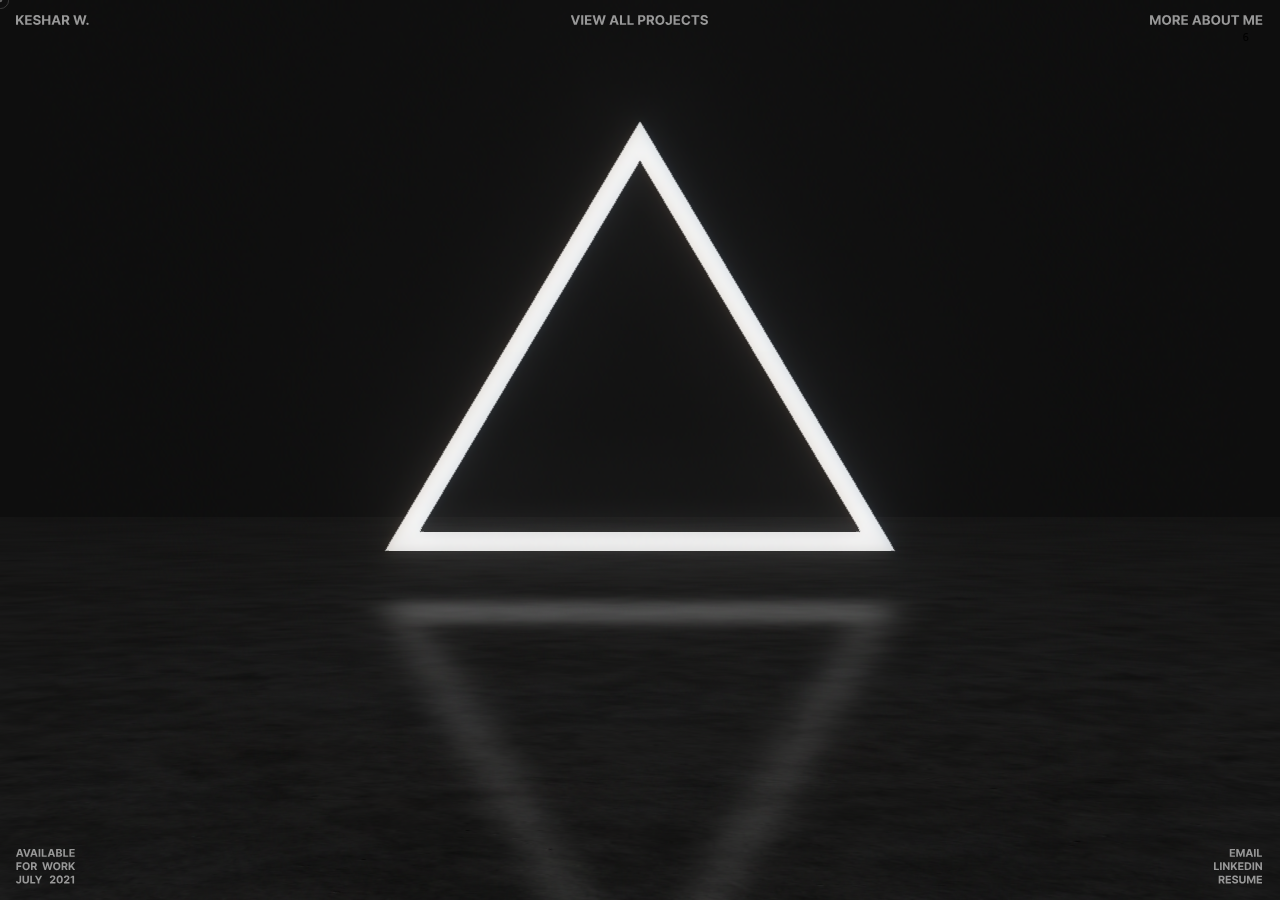
==== commit f9e43e78: "Added build" ====
--- a/index.html
+++ b/index.html
@@ -1 +1 @@
-<!DOCTYPE html><html lang="en"><head><link rel="stylesheet" href="about.0df0e70e.css"><meta charset="utf-8"><meta http-equiv="X-UA-Compatible" content="IE=edge"><meta name="viewport" content="width=device-width, initial-scale=1.0"><title>Keshar W • Folio</title></head><body data-barba="wrapper"> <div id="container" data-barba="container" data-barba-namespace="home"> <div id="root"></div>  <video id="reel" loop crossorigin playsinline="" style="display:none"> <source src="jw_reel.fccfb482.mp4" type="video/mp4"> </video> <svg id="nav__keshar" viewBox="0 0 82 13"><g fill="#989898"><polygon points="2.30792326 11.06 2.30792326 7.95985795 3.44251133 6.57491477 6.43079258 11.06 9.19002553 11.06 5.09378974 5.03549716 9.14208519 0.150909091 6.37752553 0.150909091 2.45174428 4.9609233 2.30792326 4.9609233 2.30792326 0.150909091 0.00146018982 0.150909091 0.00146018982 11.06"/><polygon points="17.7159259 11.06 17.7159259 9.15836648 12.6502299 9.15836648 12.6502299 6.55360795 17.3164231 6.55360795 17.3164231 4.65197443 12.6502299 4.65197443 12.6502299 2.05254261 17.6946191 2.05254261 17.6946191 0.150909091 10.3437668 0.150909091 10.3437668 11.06"/><path d="M23.574 11.214c.888 0 1.647-.134 2.277-.402.63-.268 1.114-.646 1.45-1.134.335-.489.504-1.067.508-1.734a2.922 2.922 0 0 0-.248-1.21 2.755 2.755 0 0 0-.679-.915 3.98 3.98 0 0 0-1.033-.656 6.913 6.913 0 0 0-1.31-.426l-.98-.234a5.414 5.414 0 0 1-.672-.195 2.682 2.682 0 0 1-.554-.271 1.221 1.221 0 0 1-.375-.376.885.885 0 0 1-.126-.511c0-.235.069-.444.205-.629a1.34 1.34 0 0 1 .594-.434c.26-.105.577-.157.954-.157.554 0 .992.119 1.316.357.323.238.506.572.548 1.001h2.21c-.01-.65-.184-1.221-.521-1.715-.338-.493-.809-.879-1.414-1.156C25.118.14 24.41.002 23.6.002c-.796 0-1.506.138-2.13.415-.626.277-1.117.663-1.474 1.156-.357.494-.533 1.07-.53 1.731-.003.806.261 1.447.794 1.923s1.259.826 2.179 1.05l1.187.298c.398.096.735.202 1.01.32.275.117.485.259.628.426a.913.913 0 0 1 .216.618c0 .262-.08.495-.24.697-.16.203-.384.36-.673.474-.29.114-.63.17-1.02.17-.398 0-.754-.06-1.068-.183a1.7 1.7 0 0 1-.751-.549c-.187-.243-.293-.547-.317-.913H19.18c.017.785.208 1.443.572 1.973.364.531.872.932 1.524 1.202.651.27 1.418.404 2.298.404Z"/><polygon points="31.6601539 11.06 31.6601539 6.55360795 36.3423271 6.55360795 36.3423271 11.06 38.6434635 11.06 38.6434635 0.150909091 36.3423271 0.150909091 36.3423271 4.65197443 31.6601539 4.65197443 31.6601539 0.150909091 29.3536908 0.150909091 29.3536908 11.06"/><path d="m46.691.15 3.76 10.91h-2.47l-.809-2.487h-3.939l-.809 2.487h-2.471L43.719.15h2.972Zm-1.443 2.494h-.086L43.82 6.773h2.769l-1.34-4.13ZM56.064.15l.303.008c.695.032 1.298.176 1.809.432.584.293 1.03.707 1.337 1.241.307.535.46 1.163.46 1.883 0 .725-.156 1.347-.468 1.867l-.124.19a3.072 3.072 0 0 1-1.232 1.006l-.102.044 2.316 4.239h-2.547L55.75 7.193h-1.683v3.867H51.76V.15h4.304Zm-.442 1.887h-1.556V5.34h1.566l.214-.006c.347-.017.641-.075.884-.176.29-.12.508-.302.652-.543.144-.242.216-.542.216-.9 0-.363-.072-.668-.216-.917a1.369 1.369 0 0 0-.655-.567c-.293-.13-.661-.194-1.105-.194Z"/><polygon points="69.7844161 11.06 71.8565041 3.92754261 71.9417314 3.92754261 74.0191462 11.06 76.2670155 11.06 79.3884643 0.150909091 76.8689331 0.150909091 75.0631803 7.74678977 74.9672996 7.74678977 72.9804388 0.150909091 70.8231234 0.150909091 68.8309359 7.73080966 68.740382 7.73080966 66.9346291 0.150909091 64.4150979 0.150909091 67.5365467 11.06"/><path d="M80.453 11.198c.23 0 .442-.057.634-.173a1.37 1.37 0 0 0 .466-.463c.119-.194.178-.408.178-.642 0-.348-.128-.646-.383-.895a1.244 1.244 0 0 0-.895-.373c-.352 0-.653.125-.903.373-.25.249-.376.547-.376.895 0 .352.125.653.376.903.25.25.551.375.903.375Z"/></g></svg> <svg id="nav__projects" viewBox="0 0 156 13"><g fill="#989898"><polygon points="6.73828125 11.06 10.4989347 0.150909091 7.94211648 0.150909091 5.30007102 8.43926136 5.19886364 8.43926136 2.56214489 0.150909091 0 0.150909091 3.76598011 11.06"/><polygon points="14.1135927 11.06 14.1135927 0.150909091 11.8071296 0.150909091 11.8071296 11.06"/><polygon points="23.3852447 11.06 23.3852447 9.15836648 18.3195487 9.15836648 18.3195487 6.55360795 22.9857419 6.55360795 22.9857419 4.65197443 18.3195487 4.65197443 18.3195487 2.05254261 23.3639379 2.05254261 23.3639379 0.150909091 16.0130856 0.150909091 16.0130856 11.06"/><polygon points="29.9040569 11.06 31.976145 3.92754261 32.0613722 3.92754261 34.138787 11.06 36.3866563 11.06 39.5081052 0.150909091 36.9885739 0.150909091 35.1828211 7.74678977 35.0869404 7.74678977 33.1000796 0.150909091 30.9427643 0.150909091 28.9505768 7.73080966 28.8600228 7.73080966 27.05427 0.150909091 24.5347387 0.150909091 27.6561876 11.06"/><path d="m50.362.15 3.76 10.91h-2.471l-.808-2.487h-3.94l-.808 2.487h-2.472L47.39.15h2.973Zm-1.444 2.494h-.085L47.49 6.773h2.769l-1.34-4.13Z"/><polygon points="62.4139335 11.06 62.4139335 9.15836648 57.7370869 9.15836648 57.7370869 0.150909091 55.4306238 0.150909091 55.4306238 11.06"/><polygon points="70.9281349 11.06 70.9281349 9.15836648 66.2512883 9.15836648 66.2512883 0.150909091 63.9448253 0.150909091 63.9448253 11.06"/><path d="m80.24.15.272.007c.71.03 1.325.186 1.843.465.582.315 1.027.75 1.334 1.305.308.556.461 1.196.461 1.92 0 .725-.156 1.364-.469 1.918a3.236 3.236 0 0 1-1.355 1.295l-.202.097c-.55.244-1.197.366-1.942.366l-1.94.001v3.536h-2.306V.15h4.304Zm-.442 1.887h-1.555v3.638h1.566l.215-.007c.349-.021.644-.096.885-.225.29-.154.506-.37.65-.645.143-.275.215-.592.215-.95 0-.363-.072-.68-.215-.951a1.492 1.492 0 0 0-.653-.634c-.291-.151-.66-.226-1.108-.226ZM89.956.15l.304.008c.694.032 1.297.176 1.808.432.584.293 1.03.707 1.337 1.241.307.535.461 1.163.461 1.883 0 .725-.156 1.347-.469 1.867l-.123.19a3.072 3.072 0 0 1-1.232 1.006l-.103.045 2.316 4.238h-2.546l-2.067-3.867h-1.683v3.867h-2.307V.15h4.304Zm-.442 1.887H87.96V5.34h1.566l.214-.006c.346-.017.64-.075.883-.176.291-.12.509-.302.653-.543.143-.242.215-.542.215-.9 0-.363-.072-.668-.215-.917a1.369 1.369 0 0 0-.656-.567c-.293-.13-.661-.194-1.105-.194ZM100.413.002c.962 0 1.83.219 2.602.658.772.438 1.383 1.075 1.832 1.91.45.834.674 1.846.674 3.035 0 1.19-.225 2.202-.674 3.037-.45.834-1.06 1.47-1.832 1.91-.773.438-1.64.657-2.602.657-.97 0-1.84-.22-2.61-.66-.771-.44-1.38-1.078-1.828-1.913-.447-.834-.67-1.844-.67-3.03 0-1.19.223-2.202.67-3.037.448-.834 1.057-1.47 1.827-1.91.771-.438 1.641-.657 2.61-.657Zm0 2.04c-.558 0-1.045.137-1.46.41-.415.273-.738.675-.967 1.204-.229.529-.343 1.179-.343 1.95 0 .77.114 1.42.343 1.949.23.53.552.93.967 1.204.415.273.902.41 1.46.41.557 0 1.044-.137 1.459-.41.416-.274.738-.675.967-1.204.229-.53.343-1.179.343-1.95 0-.77-.114-1.42-.343-1.95-.23-.528-.551-.93-.967-1.203-.415-.273-.902-.41-1.46-.41ZM110.148 11.21c.738 0 1.386-.141 1.944-.422A3.15 3.15 0 0 0 113.4 9.59c.314-.519.471-1.13.471-1.833V.151h-2.28v7.606c0 .348-.051.641-.154.88a1.155 1.155 0 0 1-.45.54 1.341 1.341 0 0 1-.722.184c-.27 0-.504-.054-.7-.163a1.155 1.155 0 0 1-.464-.468 1.6 1.6 0 0 1-.179-.738h-2.295c-.004.724.15 1.325.463 1.803.313.478.736.833 1.27 1.065.535.233 1.13.35 1.788.35Z"/><polygon points="123.143669 11.06 123.143669 9.15836648 118.077973 9.15836648 118.077973 6.55360795 122.744166 6.55360795 122.744166 4.65197443 118.077973 4.65197443 118.077973 2.05254261 123.122362 2.05254261 123.122362 0.150909091 115.77151 0.150909091 115.77151 11.06"/><path d="M129.849 11.21c.7 0 1.327-.106 1.883-.318a4.513 4.513 0 0 0 1.438-.863c.403-.364.725-.777.964-1.24.24-.464.39-.946.45-1.447l-2.333-.01c-.053.29-.148.55-.285.777-.136.227-.308.42-.514.578a2.227 2.227 0 0 1-.706.36 2.903 2.903 0 0 1-.86.122c-.55 0-1.035-.135-1.454-.405-.419-.27-.745-.67-.977-1.198-.233-.53-.35-1.183-.35-1.96 0-.757.116-1.4.347-1.931.23-.531.556-.936.975-1.215.419-.279.91-.418 1.475-.418.313 0 .603.044.871.133.268.089.505.217.711.384.206.166.375.368.506.604.132.236.219.505.261.807h2.333a4.66 4.66 0 0 0-.508-1.683 4.065 4.065 0 0 0-1.026-1.244 4.49 4.49 0 0 0-1.44-.775 5.62 5.62 0 0 0-1.761-.266c-.959 0-1.822.219-2.589.658-.767.438-1.374 1.075-1.822 1.91-.447.834-.67 1.846-.67 3.035 0 1.187.22 2.197.662 3.031.443.835 1.046 1.472 1.811 1.913.766.44 1.635.66 2.608.66Z"/><polygon points="141.443005 11.06 141.443005 2.05254261 144.782849 2.05254261 144.782849 0.150909091 135.823332 0.150909091 135.823332 2.05254261 139.163176 2.05254261 139.163176 11.06"/><path d="M150.309 11.214c.888 0 1.647-.134 2.277-.402.63-.268 1.113-.646 1.449-1.134.335-.489.505-1.067.508-1.734a2.922 2.922 0 0 0-.247-1.21 2.755 2.755 0 0 0-.68-.915 3.98 3.98 0 0 0-1.033-.656 6.913 6.913 0 0 0-1.31-.426l-.98-.234a5.414 5.414 0 0 1-.671-.195 2.682 2.682 0 0 1-.554-.271 1.221 1.221 0 0 1-.376-.376.885.885 0 0 1-.125-.511c0-.235.068-.444.205-.629a1.34 1.34 0 0 1 .594-.434c.26-.105.577-.157.953-.157.554 0 .993.119 1.316.357.323.238.506.572.549 1.001h2.21c-.01-.65-.184-1.221-.522-1.715-.337-.493-.808-.879-1.414-1.156-.605-.277-1.313-.415-2.123-.415-.795 0-1.505.138-2.13.415-.625.277-1.116.663-1.473 1.156-.357.494-.534 1.07-.53 1.731-.004.806.26 1.447.794 1.923.532.476 1.258.826 2.178 1.05l1.188.298c.398.096.734.202 1.01.32.275.117.484.259.628.426a.913.913 0 0 1 .216.618c0 .262-.08.495-.24.697-.16.203-.384.36-.674.474-.29.114-.63.17-1.02.17-.398 0-.754-.06-1.068-.183a1.7 1.7 0 0 1-.75-.549c-.187-.243-.293-.547-.318-.913h-2.232c.018.785.209 1.443.573 1.973.364.531.872.932 1.523 1.202.652.27 1.418.404 2.299.404Z"/></g></svg> <svg id="nav__about" viewBox="0 0 127 13"><g><polygon fill="#989898" points="2.24089363 11.06 2.24089363 3.93286932 2.3314476 3.93286932 5.15460101 11.006733 6.67803851 11.006733 9.50119192 3.95950284 9.5917459 3.95950284 9.5917459 11.06 11.8289618 11.06 11.8289618 0.150909091 8.98450158 0.150909091 5.98024022 7.48045455 5.85239931 7.48045455 2.84813795 0.150909091 0.00367771842 0.150909091 0.00367771842 11.06"/><path d="M18.642.002c.962 0 1.83.219 2.602.658.772.438 1.383 1.075 1.832 1.91.45.834.674 1.846.674 3.035 0 1.19-.224 2.202-.674 3.037-.449.834-1.06 1.47-1.832 1.91-.772.438-1.64.657-2.602.657-.97 0-1.84-.22-2.61-.66-.77-.44-1.38-1.078-1.827-1.913-.448-.834-.672-1.844-.672-3.03 0-1.19.224-2.202.672-3.037.447-.834 1.056-1.47 1.827-1.91.77-.438 1.64-.657 2.61-.657Zm0 2.04c-.558 0-1.044.137-1.46.41-.415.273-.737.675-.967 1.204-.229.529-.343 1.179-.343 1.95 0 .77.114 1.42.343 1.949.23.53.552.93.967 1.204.416.273.902.41 1.46.41.557 0 1.044-.137 1.46-.41.415-.274.737-.675.966-1.204.23-.53.344-1.179.344-1.95 0-.77-.115-1.42-.344-1.95-.229-.528-.551-.93-.967-1.203-.415-.273-.902-.41-1.46-.41ZM29.756.15l.304.008c.694.032 1.297.176 1.809.432.584.293 1.03.707 1.337 1.241.307.535.46 1.163.46 1.883 0 .725-.156 1.347-.468 1.867l-.124.19a3.072 3.072 0 0 1-1.232 1.006l-.103.044 2.316 4.239H31.51l-2.067-3.867h-1.684l.001 3.867h-2.306V.15h4.303Zm-.442 1.887H27.76l-.001 3.303h1.567l.214-.006c.346-.017.64-.075.883-.176.292-.12.509-.302.653-.543.144-.242.216-.542.216-.9 0-.363-.072-.668-.216-.917a1.369 1.369 0 0 0-.655-.567c-.293-.13-.662-.194-1.106-.194Z" fill="#989898"/><polygon fill="#989898" points="42.668412 11.06 42.668412 9.15836648 37.6027159 9.15836648 37.6027159 6.55360795 42.2689091 6.55360795 42.2689091 4.65197443 37.6027159 4.65197443 37.6027159 2.05254261 42.6471051 2.05254261 42.6471051 0.150909091 35.2962529 0.150909091 35.2962529 11.06"/><path d="m54.108.15 3.76 10.91h-2.47l-.809-2.487H50.65l-.809 2.487H47.37L51.136.15h2.972Zm-1.443 2.494h-.086l-1.343 4.129h2.769l-1.34-4.13ZM63.545.15l.295.006c.673.027 1.244.144 1.713.352.536.238.94.567 1.21.988.269.42.404.905.404 1.451 0 .427-.085.8-.256 1.122-.17.321-.404.584-.7.788a2.881 2.881 0 0 1-1.015.434v.107l.206.017a2.503 2.503 0 0 1 1.85 1.243c.227.388.341.85.341 1.387 0 .579-.143 1.095-.429 1.547-.286.453-.707.811-1.265 1.074-.557.263-1.244.394-2.061.394h-4.661V.15h4.368Zm-.128 6.127h-1.934v2.897h1.88c.643 0 1.112-.123 1.407-.37.295-.247.442-.576.442-.988 0-.302-.073-.568-.218-.799a1.486 1.486 0 0 0-.62-.543 2.152 2.152 0 0 0-.957-.197Zm-.181-4.262h-1.753v2.7h1.71c.316 0 .598-.055.845-.167.246-.112.442-.27.585-.477a1.26 1.26 0 0 0 .216-.74c0-.394-.14-.712-.418-.954-.279-.241-.674-.362-1.185-.362ZM74.005.002c.963 0 1.83.219 2.602.658.773.438 1.384 1.075 1.833 1.91.45.834.674 1.846.674 3.035 0 1.19-.225 2.202-.674 3.037-.45.834-1.06 1.47-1.833 1.91-.772.438-1.64.657-2.602.657-.97 0-1.84-.22-2.61-.66-.77-.44-1.38-1.078-1.827-1.913-.447-.834-.67-1.844-.67-3.03 0-1.19.223-2.202.67-3.037.448-.834 1.057-1.47 1.827-1.91.77-.438 1.64-.657 2.61-.657Zm0 2.04c-.557 0-1.044.137-1.46.41-.415.273-.737.675-.966 1.204-.229.529-.344 1.179-.344 1.95 0 .77.115 1.42.344 1.949.23.53.551.93.967 1.204.415.273.902.41 1.46.41.557 0 1.043-.137 1.459-.41.415-.274.738-.675.967-1.204.229-.53.343-1.179.343-1.95 0-.77-.114-1.42-.343-1.95-.23-.528-.552-.93-.967-1.203-.416-.273-.902-.41-1.46-.41ZM85.338 11.214c.902 0 1.693-.166 2.37-.498.68-.332 1.207-.796 1.586-1.393.378-.596.567-1.292.567-2.088V.151h-2.307v6.887c0 .416-.091.785-.274 1.108-.183.323-.44.577-.772.762-.332.185-.722.277-1.17.277-.443 0-.832-.092-1.166-.277a1.962 1.962 0 0 1-.775-.762 2.21 2.21 0 0 1-.274-1.108V.151h-2.307v7.084c0 .796.188 1.492.565 2.088.376.597.903 1.061 1.582 1.393.678.332 1.47.498 2.375.498Z" fill="#989898"/><polygon fill="#989898" points="96.9634776 11.06 96.9634776 2.05254261 100.303321 2.05254261 100.303321 0.150909091 91.3438043 0.150909091 91.3438043 2.05254261 94.683648 2.05254261 94.683648 11.06"/><polygon fill="#989898" points="107.500779 11.06 107.500779 3.93286932 107.591333 3.93286932 110.414486 11.006733 111.937923 11.006733 114.761077 3.95950284 114.851631 3.95950284 114.851631 11.06 117.088847 11.06 117.088847 0.150909091 114.244387 0.150909091 111.240125 7.48045455 111.112284 7.48045455 108.108023 0.150909091 105.263563 0.150909091 105.263563 11.06"/><polygon fill="#989898" points="126.357297 11.06 126.357297 9.15836648 121.291601 9.15836648 121.291601 6.55360795 125.957794 6.55360795 125.957794 4.65197443 121.291601 4.65197443 121.291601 2.05254261 126.33599 2.05254261 126.33599 0.150909091 118.985138 0.150909091 118.985138 11.06"/></g></svg> <svg id="nav__desc__1" viewBox="0 0 71 25"><g fill="#989898"><g transform="translate(0 15.003)"><path d="m3.12.12.287.006c.757.034 1.416.206 1.98.515A3.562 3.562 0 0 1 6.85 2.14c.342.65.514 1.43.514 2.335 0 .91-.172 1.69-.514 2.344a3.56 3.56 0 0 1-1.47 1.504c-.638.35-1.4.525-2.286.525H0V.119h3.12ZM3.02 1.7H1.845v5.566h1.172c.546 0 1.005-.098 1.379-.292.373-.195.654-.497.843-.908.19-.41.284-.941.284-1.592 0-.644-.095-1.171-.284-1.58-.189-.41-.47-.71-.841-.904-.372-.193-.831-.29-1.377-.29Z"/><polygon points="14.6249958 8.84659091 14.6249958 7.32528409 10.572439 7.32528409 10.572439 5.24147727 14.3053936 5.24147727 14.3053936 3.72017045 10.572439 3.72017045 10.572439 1.640625 14.6079504 1.640625 14.6079504 0.119318182 8.72726857 0.119318182 8.72726857 8.84659091"/><polygon points="20.9948751 8.84659091 24.0033979 0.119318182 21.9579433 0.119318182 19.8443069 6.75 19.763341 6.75 17.653966 0.119318182 15.6042501 0.119318182 18.6170342 8.84659091"/><polygon points="30.9476811 8.84659091 30.9476811 7.32528409 26.8951243 7.32528409 26.8951243 5.24147727 30.6280788 5.24147727 30.6280788 3.72017045 26.8951243 3.72017045 26.8951243 1.640625 30.9306356 1.640625 30.9306356 0.119318182 25.0499538 0.119318182 25.0499538 8.84659091"/><polygon points="37.9865945 8.84659091 37.9865945 7.32528409 34.2451172 7.32528409 34.2451172 0.119318182 32.3999467 0.119318182 32.3999467 8.84659091"/><path d="M42.804 0c.77 0 1.463.175 2.081.526.618.351 1.107.86 1.466 1.528.36.668.54 1.477.54 2.429 0 .952-.18 1.761-.54 2.429-.36.668-.848 1.177-1.466 1.528-.618.35-1.311.526-2.081.526-.776 0-1.472-.176-2.088-.528-.617-.353-1.104-.863-1.462-1.53-.358-.668-.537-1.476-.537-2.425 0-.952.179-1.761.537-2.429.358-.668.845-1.177 1.462-1.528C41.332.176 42.028 0 42.804 0Zm0 1.632c-.446 0-.836.11-1.168.328-.332.219-.59.54-.773.963-.184.424-.275.943-.275 1.56 0 .616.091 1.136.275 1.56.183.423.44.744.773.963.332.218.722.328 1.168.328.446 0 .835-.11 1.167-.328.333-.22.59-.54.774-.963.183-.424.275-.944.275-1.56 0-.617-.092-1.136-.275-1.56-.184-.423-.441-.744-.774-.963a2.075 2.075 0 0 0-1.167-.328ZM51.695.12l.244.005c.558.028 1.04.151 1.448.371a2.6 2.6 0 0 1 1.068 1.044c.245.445.368.957.368 1.537s-.125 1.09-.375 1.534c-.25.443-.611.788-1.084 1.035l-.182.087c-.436.19-.947.284-1.533.284h-1.553l.001 2.83h-1.845V.119h3.443Zm-.353 1.508h-1.245v2.91h1.253l.206-.007c.264-.02.489-.08.674-.178.232-.124.405-.295.52-.516.115-.22.173-.473.173-.76 0-.29-.058-.544-.173-.76a1.194 1.194 0 0 0-.522-.508c-.233-.12-.528-.181-.886-.181Z"/><polygon points="61.9226553 8.84659091 61.9226553 7.32528409 57.8700985 7.32528409 57.8700985 5.24147727 61.603053 5.24147727 61.603053 3.72017045 57.8700985 3.72017045 57.8700985 1.640625 61.9056098 1.640625 61.9056098 0.119318182 56.024928 0.119318182 56.024928 8.84659091"/><path d="m66.818.12.243.005c.555.025 1.038.14 1.447.346.467.234.824.565 1.07.993.245.427.368.93.368 1.506 0 .58-.125 1.078-.375 1.494l-.114.172a2.462 2.462 0 0 1-.97.784l-.083.036 1.853 3.39H68.22l-1.654-3.092H65.22l.001 3.093h-1.845V.119h3.443Zm-.354 1.508H65.22V4.27l1.253-.001.204-.006a2.08 2.08 0 0 0 .674-.139c.233-.097.407-.241.522-.435.115-.193.172-.433.172-.72 0-.29-.057-.534-.172-.733a1.095 1.095 0 0 0-.524-.454c-.235-.103-.53-.155-.885-.155Z"/></g><g transform="translate(0 .003)"><polygon points="1.84517045 8.84659091 1.84517045 5.24147727 5.39488636 5.24147727 5.39488636 3.72017045 1.84517045 3.72017045 1.84517045 1.640625 5.77840909 1.640625 5.77840909 0.119318182 0 0.119318182 0 8.84659091"/><path d="m10.463.12.242.005c.556.025 1.038.14 1.447.346.467.234.824.565 1.07.993.245.427.368.93.368 1.506 0 .58-.125 1.078-.375 1.494l-.114.172a2.462 2.462 0 0 1-.97.784l-.082.036 1.852 3.39h-2.037l-1.653-3.092H8.864v3.093H7.02V.119h3.444Zm-.354 1.508H8.864V4.27l1.253-.001.205-.006a2.08 2.08 0 0 0 .673-.139c.233-.097.407-.241.522-.435.115-.193.173-.433.173-.72 0-.29-.058-.534-.173-.733a1.095 1.095 0 0 0-.524-.454c-.234-.103-.53-.155-.884-.155ZM18.828 0c.77 0 1.463.175 2.081.526.618.351 1.107.86 1.466 1.528.36.668.54 1.477.54 2.429 0 .952-.18 1.761-.54 2.429-.36.668-.848 1.177-1.466 1.528-.618.35-1.312.526-2.081.526-.776 0-1.472-.176-2.089-.528-.616-.353-1.103-.863-1.461-1.53-.358-.668-.537-1.476-.537-2.425 0-.952.179-1.761.537-2.429.358-.668.845-1.177 1.461-1.528C17.356.176 18.052 0 18.828 0Zm0 1.632c-.446 0-.836.11-1.168.328-.332.219-.59.54-.774.963-.183.424-.274.943-.274 1.56 0 .616.091 1.136.274 1.56.184.423.442.744.774.963.332.218.722.328 1.168.328.446 0 .835-.11 1.167-.328.333-.22.59-.54.774-.963.183-.424.274-.944.274-1.56 0-.617-.091-1.136-.274-1.56-.184-.423-.441-.744-.774-.963a2.075 2.075 0 0 0-1.167-.328Z"/><polygon points="26.1212893 8.84659091 26.1212893 3.35369318 26.1852098 3.35369318 29.9820848 8.84659091 31.5758348 8.84659091 31.5758348 0.119318182 29.7391871 0.119318182 29.7391871 5.60795455 29.6624825 5.60795455 25.8954371 0.119318182 24.2761189 0.119318182 24.2761189 8.84659091"/><polygon points="37.2587981 8.84659091 37.2587981 1.640625 39.9306731 1.640625 39.9306731 0.119318182 32.7630594 0.119318182 32.7630594 1.640625 35.4349344 1.640625 35.4349344 8.84659091"/><polygon points="47.0147511 8.84659091 47.0147511 7.32528409 42.9621943 7.32528409 42.9621943 5.24147727 46.6951488 5.24147727 46.6951488 3.72017045 42.9621943 3.72017045 42.9621943 1.640625 46.9977056 1.640625 46.9977056 0.119318182 41.1170238 0.119318182 41.1170238 8.84659091"/><polygon points="50.3121872 8.84659091 50.3121872 3.35369318 50.3761076 3.35369318 54.1729826 8.84659091 55.7667326 8.84659091 55.7667326 0.119318182 53.9300849 0.119318182 53.9300849 5.60795455 53.8533804 5.60795455 50.0863349 0.119318182 48.4670167 0.119318182 48.4670167 8.84659091"/><path d="m60.406.12.288.006c.756.034 1.416.206 1.979.515a3.562 3.562 0 0 1 1.463 1.498c.343.65.514 1.43.514 2.335 0 .91-.171 1.69-.514 2.344a3.56 3.56 0 0 1-1.47 1.504c-.637.35-1.4.525-2.286.525h-3.094V.119h3.12Zm-.098 1.58h-1.176v5.566h1.171c.546 0 1.005-.098 1.379-.292.374-.195.655-.497.844-.908.189-.41.283-.941.283-1.592 0-.644-.094-1.171-.283-1.58-.19-.41-.47-.71-.842-.904-.372-.193-.83-.29-1.376-.29Z"/></g></g></svg> <svg id="nav__desc__2" viewBox="0 0 67 40"><g fill="#989898"><g transform="translate(.004)"><path d="M5.39 0 8.4 8.727H6.421l-.647-1.99h-3.15l-.648 1.99H0L3.013 0H5.39ZM4.237 1.994h-.068L3.092 5.297h2.215L4.236 1.994Z"/><polygon points="13.3892257 8.72727273 16.3977484 0 14.3522939 0 12.2386575 6.63068182 12.1576916 6.63068182 10.0483166 0 7.9986007 0 11.0113848 8.72727273"/><path d="m21.311 0 3.009 8.727h-1.978l-.647-1.99h-3.15l-.647 1.99H15.92L18.933 0h2.378Zm-1.155 1.994h-.068l-1.075 3.303h2.214l-1.07-3.303Z"/><polygon points="27.3196657 8.72727273 27.3196657 0 25.4744953 0 25.4744953 8.72727273"/><polygon points="34.5342026 8.72727273 34.5342026 7.20596591 30.7927253 7.20596591 30.7927253 0 28.9475548 0 28.9475548 8.72727273"/><path d="m41.002 0 3.009 8.727h-1.978l-.647-1.99h-3.15l-.647 1.99h-1.977L38.624 0h2.378Zm-1.155 1.994h-.068l-1.075 3.303h2.214l-1.07-3.303ZM48.66 0l.268.006c.525.023.97.116 1.338.28.43.19.752.453.968.79.216.337.324.724.324 1.161 0 .341-.069.64-.205.897a1.75 1.75 0 0 1-.56.63c-.238.164-.508.28-.812.348v.085l.197.019a2.002 2.002 0 0 1 1.448.99c.182.31.272.68.272 1.11 0 .462-.114.875-.343 1.237-.228.362-.566.649-1.012.859-.446.21-.995.315-1.649.315h-3.728V0h3.494Zm-.102 4.9H47.01V7.22h1.504c.514 0 .89-.099 1.125-.296a.979.979 0 0 0 .354-.79c0-.242-.059-.455-.175-.64a1.19 1.19 0 0 0-.497-.435 1.722 1.722 0 0 0-.764-.157Zm-.145-3.409H47.01v2.161h1.368c.252 0 .478-.045.675-.134.197-.09.354-.217.469-.382.115-.164.172-.362.172-.592a.96.96 0 0 0-.334-.763c-.223-.193-.54-.29-.948-.29Z"/><polygon points="58.7900103 8.72727273 58.7900103 7.20596591 55.048533 7.20596591 55.048533 0 53.2033626 0 53.2033626 8.72727273"/><polygon points="66.0207457 8.72727273 66.0207457 7.20596591 61.9681889 7.20596591 61.9681889 5.12215909 65.7011434 5.12215909 65.7011434 3.60085227 61.9681889 3.60085227 61.9681889 1.52130682 66.0037003 1.52130682 66.0037003 0 60.1230184 0 60.1230184 8.72727273"/></g><g transform="translate(.477 14.88)"><polygon points="1.84517045 8.84659091 1.84517045 5.24147727 5.39488636 5.24147727 5.39488636 3.72017045 1.84517045 3.72017045 1.84517045 1.640625 5.77840909 1.640625 5.77840909 0.119318182 0 0.119318182 0 8.84659091"/><path d="M10.953 0c.77 0 1.463.175 2.081.526.618.351 1.107.86 1.466 1.528.36.668.54 1.477.54 2.429 0 .952-.18 1.761-.54 2.429-.36.668-.848 1.177-1.466 1.528-.618.35-1.312.526-2.081.526-.776 0-1.472-.176-2.089-.528-.616-.353-1.103-.863-1.461-1.53-.358-.668-.537-1.476-.537-2.425 0-.952.179-1.761.537-2.429.358-.668.845-1.177 1.461-1.528C9.481.176 10.177 0 10.953 0Zm0 1.632c-.446 0-.836.11-1.168.328-.332.219-.59.54-.773.963-.184.424-.275.943-.275 1.56 0 .616.091 1.136.275 1.56.183.423.44.744.773.963.332.218.722.328 1.168.328.446 0 .835-.11 1.167-.328.333-.22.59-.54.774-.963.183-.424.274-.944.274-1.56 0-.617-.091-1.136-.274-1.56-.184-.423-.441-.744-.774-.963a2.075 2.075 0 0 0-1.167-.328ZM19.844.12l.243.005c.556.025 1.038.14 1.447.346.467.234.824.565 1.07.993.245.427.368.93.368 1.506 0 .58-.125 1.078-.375 1.494l-.114.172a2.462 2.462 0 0 1-.97.784l-.083.036 1.853 3.39h-2.037l-1.654-3.092h-1.347l.001 3.093h-1.845V.119h3.443Zm-.353 1.508h-1.245V4.27l1.253-.001.204-.006a2.08 2.08 0 0 0 .674-.139c.233-.097.407-.241.522-.435.115-.193.173-.433.173-.72 0-.29-.058-.534-.173-.733a1.095 1.095 0 0 0-.524-.454c-.235-.103-.53-.155-.884-.155Z"/><polygon points="33.2926927 8.84659091 34.9503632 3.140625 35.018545 3.140625 36.6804768 8.84659091 38.4787723 8.84659091 40.9759313 0.119318182 38.9603063 0.119318182 37.5157041 6.19602273 37.4389995 6.19602273 35.8495109 0.119318182 34.1236586 0.119318182 32.5299086 6.18323864 32.4574654 6.18323864 31.0128632 0.119318182 28.9972382 0.119318182 31.4943973 8.84659091"/><path d="M45.403 0c.77 0 1.463.175 2.081.526.618.351 1.107.86 1.466 1.528.36.668.54 1.477.54 2.429 0 .952-.18 1.761-.54 2.429-.36.668-.848 1.177-1.466 1.528-.618.35-1.312.526-2.081.526-.776 0-1.472-.176-2.088-.528-.617-.353-1.104-.863-1.462-1.53-.358-.668-.537-1.476-.537-2.425 0-.952.179-1.761.537-2.429.358-.668.845-1.177 1.462-1.528C43.93.176 44.627 0 45.403 0Zm0 1.632c-.446 0-.836.11-1.168.328-.332.219-.59.54-.773.963-.184.424-.275.943-.275 1.56 0 .616.091 1.136.275 1.56.183.423.44.744.773.963.332.218.722.328 1.168.328.446 0 .835-.11 1.167-.328.333-.22.59-.54.774-.963.183-.424.275-.944.275-1.56 0-.617-.092-1.136-.275-1.56-.184-.423-.441-.744-.774-.963a2.075 2.075 0 0 0-1.167-.328ZM54.294.12l.243.005c.556.025 1.038.14 1.447.346.467.234.824.565 1.07.993.245.427.368.93.368 1.506 0 .58-.125 1.078-.375 1.494l-.114.172a2.462 2.462 0 0 1-.97.784l-.083.036 1.853 3.39h-2.037l-1.654-3.092h-1.347l.001 3.093h-1.845V.119h3.443Zm-.353 1.508h-1.245V4.27l1.253-.001.204-.006a2.08 2.08 0 0 0 .674-.139c.233-.097.407-.241.522-.435.115-.193.173-.433.173-.72 0-.29-.058-.534-.173-.733a1.095 1.095 0 0 0-.524-.454c-.234-.103-.53-.155-.884-.155Z"/><polygon points="60.5713251 8.84659091 60.5713251 6.36647727 61.4789956 5.25852273 63.8696206 8.84659091 66.0770069 8.84659091 62.8000183 4.02698864 66.0386547 0.119318182 63.8270069 0.119318182 60.6863819 3.96732955 60.5713251 3.96732955 60.5713251 0.119318182 58.7261547 0.119318182 58.7261547 8.84659091"/></g><g transform="translate(0 29.88)"><path d="M2.817 8.966c.59 0 1.11-.112 1.555-.337a2.52 2.52 0 0 0 1.046-.959c.252-.414.378-.903.378-1.465V.119H3.972v6.086c0 .278-.042.512-.124.703a.924.924 0 0 1-.36.432c-.158.098-.35.147-.577.147-.216 0-.403-.043-.56-.13a.924.924 0 0 1-.372-.375 1.28 1.28 0 0 1-.142-.59H0c-.003.58.12 1.06.37 1.443.25.382.59.666 1.017.852.428.186.904.279 1.43.279ZM10.934 8.97c.721 0 1.354-.133 1.896-.398a3.05 3.05 0 0 0 1.268-1.115c.302-.477.454-1.034.454-1.67V.119h-1.845v5.51c0 .333-.074.628-.22.887a1.574 1.574 0 0 1-.618.609 1.894 1.894 0 0 1-.935.222c-.355 0-.666-.074-.933-.222a1.57 1.57 0 0 1-.62-.61 1.768 1.768 0 0 1-.22-.886V.12H7.316v5.668c0 .636.15 1.193.452 1.67.3.478.723.85 1.265 1.115.543.265 1.176.398 1.9.398Z"/><polygon points="21.6571427 8.84659091 21.6571427 7.32528409 17.9156654 7.32528409 17.9156654 0.119318182 16.0704949 0.119318182 16.0704949 8.84659091"/><polygon points="26.2696402 8.84659091 26.2696402 5.76136364 29.4528788 0.119318182 27.3861174 0.119318182 25.3960606 3.87784091 25.3108333 3.87784091 23.3207765 0.119318182 21.2540152 0.119318182 24.4372538 5.76136364 24.4372538 8.84659091"/><path d="M44.405 8.847V7.338H40.74v-.06l1.274-1.248c.6-.546 1.064-1.014 1.394-1.404.329-.39.558-.747.688-1.068.129-.32.194-.646.194-.976 0-.502-.13-.948-.388-1.338A2.607 2.607 0 0 0 42.817.33C42.353.11 41.808 0 41.183 0c-.608 0-1.145.115-1.61.345a2.59 2.59 0 0 0-1.087.976c-.259.42-.388.916-.388 1.487h1.751c0-.278.054-.518.162-.72.108-.202.262-.356.46-.464.2-.108.432-.162.7-.162.255 0 .484.05.685.15.202.102.361.245.478.431.116.186.174.407.174.663 0 .23-.047.444-.14.641-.094.198-.231.399-.411.603-.18.205-.403.435-.667.69l-3.107 2.877v1.33h6.222ZM49.163 0c.73 0 1.359.176 1.886.528.527.353.932.863 1.216 1.532.284.67.425 1.48.422 2.431 0 .958-.141 1.776-.424 2.455-.283.679-.687 1.197-1.212 1.555-.526.358-1.155.537-1.888.537-.733-.002-1.363-.183-1.89-.54-.527-.359-.932-.877-1.215-1.556-.282-.68-.422-1.496-.42-2.45 0-.952.142-1.763.425-2.434.282-.67.687-1.18 1.214-1.532C47.804.176 48.433 0 49.163 0Zm0 1.513c-.497 0-.895.248-1.193.746-.299.497-.45 1.241-.452 2.232 0 .67.067 1.23.202 1.677.135.448.326.783.574 1.006.247.223.537.335.869.335.5 0 .899-.252 1.197-.755.299-.503.446-1.257.444-2.263 0-.661-.068-1.213-.203-1.653-.135-.44-.325-.771-.57-.993a1.253 1.253 0 0 0-.868-.332ZM60.22 8.847V7.338h-3.665v-.06l1.274-1.248c.6-.546 1.064-1.014 1.393-1.404.33-.39.56-.747.688-1.068.13-.32.194-.646.194-.976 0-.502-.129-.948-.387-1.338A2.607 2.607 0 0 0 58.632.33C58.168.11 57.622 0 56.998 0c-.608 0-1.145.115-1.611.345a2.59 2.59 0 0 0-1.087.976c-.258.42-.387.916-.387 1.487h1.751c0-.278.054-.518.162-.72.108-.202.261-.356.46-.464.199-.108.432-.162.699-.162.256 0 .484.05.686.15.202.102.36.245.477.431.117.186.175.407.175.663 0 .23-.047.444-.14.641-.094.198-.231.399-.412.603-.18.205-.402.435-.667.69l-3.106 2.877v1.33h6.221Z"/><polygon points="65.3526168 8.84659091 65.3526168 0.119318182 63.6182418 0.119318182 61.4577304 1.48721591 61.4577304 3.12357955 63.4563099 1.87073864 63.5074463 1.87073864 63.5074463 8.84659091"/></g></g></svg> <svg id="nav__contacts" viewBox="0 0 55 40"><g fill="#989898"><g transform="translate(5.3 29.88)"><path d="m3.443.123.243.005c.556.026 1.038.141 1.447.346.467.235.824.566 1.07.993.245.428.368.93.368 1.507 0 .58-.125 1.077-.375 1.493l-.114.173a2.462 2.462 0 0 1-.97.784l-.083.035L6.882 8.85H4.845L3.191 5.757H1.844l.001 3.093H0V.123h3.443ZM3.09 1.63H1.845v2.643h1.253l.204-.006a2.08 2.08 0 0 0 .674-.14c.233-.096.407-.241.522-.434.115-.193.172-.433.172-.72 0-.29-.057-.535-.172-.733a1.095 1.095 0 0 0-.524-.454c-.235-.104-.53-.156-.885-.156Z"/><polygon points="13.7727189 8.85 13.7727189 7.32869318 9.72016213 7.32869318 9.72016213 5.24488636 13.4531167 5.24488636 13.4531167 3.72357955 9.72016213 3.72357955 9.72016213 1.64403409 13.7556735 1.64403409 13.7556735 0.122727273 7.87499168 0.122727273 7.87499168 8.85"/><path d="M18.46 8.974c.71 0 1.317-.108 1.821-.322.504-.215.89-.517 1.16-.908.268-.39.403-.853.406-1.387a2.337 2.337 0 0 0-.198-.967 2.204 2.204 0 0 0-.543-.733 3.184 3.184 0 0 0-.827-.524 5.53 5.53 0 0 0-1.048-.341l-.784-.188a4.332 4.332 0 0 1-.537-.155 2.146 2.146 0 0 1-.444-.218.977.977 0 0 1-.3-.3.708.708 0 0 1-.1-.41c0-.187.055-.354.164-.502.11-.148.268-.263.475-.347a2.04 2.04 0 0 1 .763-.126c.443 0 .794.095 1.052.286.259.19.405.457.44.8h1.768a2.447 2.447 0 0 0-.418-1.371c-.27-.395-.647-.704-1.131-.925-.485-.222-1.05-.333-1.698-.333-.637 0-1.205.111-1.705.333-.5.221-.893.53-1.178.925-.286.394-.427.856-.424 1.384-.003.645.209 1.158.635 1.539.426.38 1.007.66 1.743.84l.95.238c.318.077.587.162.808.256.22.093.387.207.502.34a.73.73 0 0 1 .173.495c0 .21-.064.396-.192.558a1.249 1.249 0 0 1-.539.38c-.231.09-.503.136-.816.136-.318 0-.603-.05-.854-.147a1.36 1.36 0 0 1-.601-.44 1.32 1.32 0 0 1-.254-.73h-1.785c.014.628.167 1.154.458 1.579.291.424.697.745 1.219.96.52.217 1.134.325 1.838.325ZM26.7 8.974c.722 0 1.355-.133 1.897-.399a3.05 3.05 0 0 0 1.268-1.114c.302-.477.454-1.034.454-1.67V.122h-1.845v5.51c0 .332-.074.628-.22.886a1.574 1.574 0 0 1-.618.61 1.894 1.894 0 0 1-.935.221c-.355 0-.666-.074-.933-.222a1.57 1.57 0 0 1-.62-.609 1.768 1.768 0 0 1-.22-.886V.123h-1.845V5.79c0 .637.15 1.194.452 1.67.3.478.723.85 1.265 1.115.543.266 1.176.399 1.9.399Z"/><polygon points="33.6272548 8.85 33.6272548 3.14829545 33.699698 3.14829545 35.9582207 8.80738636 37.1769707 8.80738636 39.4354935 3.16960227 39.5079367 3.16960227 39.5079367 8.85 41.2977094 8.85 41.2977094 0.122727273 39.0221412 0.122727273 36.6187321 5.98636364 36.5164594 5.98636364 34.1130503 0.122727273 31.8374821 0.122727273 31.8374821 8.85"/><polygon points="48.7124696 8.85 48.7124696 7.32869318 44.6599128 7.32869318 44.6599128 5.24488636 48.3928673 5.24488636 48.3928673 3.72357955 44.6599128 3.72357955 44.6599128 1.64403409 48.6954242 1.64403409 48.6954242 0.122727273 42.8147423 0.122727273 42.8147423 8.85"/></g><g transform="translate(0 15)"><polygon points="5.58664773 8.73 5.58664773 7.20869318 1.84517045 7.20869318 1.84517045 0.00272727273 0 0.00272727273 0 8.73"/><polygon points="8.65653159 8.73 8.65653159 0.00272727273 6.81136114 0.00272727273 6.81136114 8.73"/><polygon points="12.0212964 8.73 12.0212964 3.23710227 12.0852169 3.23710227 15.8820919 8.73 17.4758419 8.73 17.4758419 0.00272727273 15.6391941 0.00272727273 15.6391941 5.49136364 15.5624896 5.49136364 11.7954441 0.00272727273 10.176126 0.00272727273 10.176126 8.73"/><polygon points="20.8406233 8.73 20.8406233 6.24988636 21.7482938 5.14193182 24.1389188 8.73 26.3463052 8.73 23.0693165 3.91039773 26.3079529 0.00272727273 24.0963052 0.00272727273 20.9556802 3.85073864 20.8406233 3.85073864 20.8406233 0.00272727273 18.9954529 0.00272727273 18.9954529 8.73"/><polygon points="33.1670255 8.73 33.1670255 7.20869318 29.1144687 7.20869318 29.1144687 5.12488636 32.8474232 5.12488636 32.8474232 3.60357955 29.1144687 3.60357955 29.1144687 1.52403409 33.14998 1.52403409 33.14998 0.00272727273 27.2692982 0.00272727273 27.2692982 8.73"/><path d="m37.739.003.288.006c.756.035 1.416.206 1.979.516a3.562 3.562 0 0 1 1.463 1.498c.343.65.514 1.429.514 2.335 0 .909-.171 1.69-.514 2.344A3.56 3.56 0 0 1 40 8.206c-.638.35-1.4.524-2.286.524h-3.094V.003h3.12Zm-.098 1.58h-1.177V7.15h1.172c.546 0 1.005-.097 1.379-.292.373-.194.655-.497.844-.908.189-.41.283-.94.283-1.591 0-.645-.094-1.172-.283-1.581-.19-.41-.47-.71-.842-.904-.372-.193-.83-.29-1.376-.29Z"/><polygon points="45.1917302 8.73 45.1917302 0.00272727273 43.3465597 0.00272727273 43.3465597 8.73"/><polygon points="48.556495 8.73 48.556495 3.23710227 48.6204154 3.23710227 52.4172904 8.73 54.0110404 8.73 54.0110404 0.00272727273 52.1743927 0.00272727273 52.1743927 5.49136364 52.0976882 5.49136364 48.3306427 0.00272727273 46.7113245 0.00272727273 46.7113245 8.73"/></g><g transform="translate(17.75)"><polygon points="5.90230727 8.73 5.90230727 7.20869318 1.84975045 7.20869318 1.84975045 5.12488636 5.58270499 5.12488636 5.58270499 3.60357955 1.84975045 3.60357955 1.84975045 1.52403409 5.88526181 1.52403409 5.88526181 0.00272727273 0.0045799949 0.00272727273 0.0045799949 8.73"/><polygon points="9.14434565 8.73 9.14434565 3.02829545 9.21678883 3.02829545 11.4753116 8.68738636 12.6940616 8.68738636 14.9525843 3.04960227 15.0250275 3.04960227 15.0250275 8.73 16.8148002 8.73 16.8148002 0.00272727273 14.539232 0.00272727273 12.1358229 5.86636364 12.0335502 5.86636364 9.6301411 0.00272727273 7.35457292 0.00272727273 7.35457292 8.73"/><path d="m23.25.003 3.008 8.727h-1.977l-.647-1.99h-3.15l-.648 1.99H17.86L20.872.003h2.377Zm-1.155 1.994h-.069L20.951 5.3h2.215l-1.071-3.303Z"/><polygon points="29.1496959 8.73 29.1496959 0.00272727273 27.3045255 0.00272727273 27.3045255 8.73"/><polygon points="36.255938 8.73 36.255938 7.20869318 32.5144608 7.20869318 32.5144608 0.00272727273 30.6692903 0.00272727273 30.6692903 8.73"/></g></g></svg> </div> <div id="cursor__outer"></div> <div id="cursor__inner"></div> <script src="about.da792279.js" type="module"></script><script src="about.1bf1189f.js" nomodule="" defer></script> </body></html>+<!DOCTYPE html><html lang="en"><head><link rel="stylesheet" href="about.a5264cd2.css"><meta charset="utf-8"><meta http-equiv="X-UA-Compatible" content="IE=edge"><meta name="viewport" content="width=device-width, initial-scale=1.0"><title>Keshar W • Folio</title></head><body data-barba="wrapper"> <div id="container" data-barba="container" data-barba-namespace="home"> <div id="root"></div>   <svg id="nav__keshar" viewBox="0 0 82 13"><g fill="#989898"><polygon points="2.30792326 11.06 2.30792326 7.95985795 3.44251133 6.57491477 6.43079258 11.06 9.19002553 11.06 5.09378974 5.03549716 9.14208519 0.150909091 6.37752553 0.150909091 2.45174428 4.9609233 2.30792326 4.9609233 2.30792326 0.150909091 0.00146018982 0.150909091 0.00146018982 11.06"/><polygon points="17.7159259 11.06 17.7159259 9.15836648 12.6502299 9.15836648 12.6502299 6.55360795 17.3164231 6.55360795 17.3164231 4.65197443 12.6502299 4.65197443 12.6502299 2.05254261 17.6946191 2.05254261 17.6946191 0.150909091 10.3437668 0.150909091 10.3437668 11.06"/><path d="M23.574 11.214c.888 0 1.647-.134 2.277-.402.63-.268 1.114-.646 1.45-1.134.335-.489.504-1.067.508-1.734a2.922 2.922 0 0 0-.248-1.21 2.755 2.755 0 0 0-.679-.915 3.98 3.98 0 0 0-1.033-.656 6.913 6.913 0 0 0-1.31-.426l-.98-.234a5.414 5.414 0 0 1-.672-.195 2.682 2.682 0 0 1-.554-.271 1.221 1.221 0 0 1-.375-.376.885.885 0 0 1-.126-.511c0-.235.069-.444.205-.629a1.34 1.34 0 0 1 .594-.434c.26-.105.577-.157.954-.157.554 0 .992.119 1.316.357.323.238.506.572.548 1.001h2.21c-.01-.65-.184-1.221-.521-1.715-.338-.493-.809-.879-1.414-1.156C25.118.14 24.41.002 23.6.002c-.796 0-1.506.138-2.13.415-.626.277-1.117.663-1.474 1.156-.357.494-.533 1.07-.53 1.731-.003.806.261 1.447.794 1.923s1.259.826 2.179 1.05l1.187.298c.398.096.735.202 1.01.32.275.117.485.259.628.426a.913.913 0 0 1 .216.618c0 .262-.08.495-.24.697-.16.203-.384.36-.673.474-.29.114-.63.17-1.02.17-.398 0-.754-.06-1.068-.183a1.7 1.7 0 0 1-.751-.549c-.187-.243-.293-.547-.317-.913H19.18c.017.785.208 1.443.572 1.973.364.531.872.932 1.524 1.202.651.27 1.418.404 2.298.404Z"/><polygon points="31.6601539 11.06 31.6601539 6.55360795 36.3423271 6.55360795 36.3423271 11.06 38.6434635 11.06 38.6434635 0.150909091 36.3423271 0.150909091 36.3423271 4.65197443 31.6601539 4.65197443 31.6601539 0.150909091 29.3536908 0.150909091 29.3536908 11.06"/><path d="m46.691.15 3.76 10.91h-2.47l-.809-2.487h-3.939l-.809 2.487h-2.471L43.719.15h2.972Zm-1.443 2.494h-.086L43.82 6.773h2.769l-1.34-4.13ZM56.064.15l.303.008c.695.032 1.298.176 1.809.432.584.293 1.03.707 1.337 1.241.307.535.46 1.163.46 1.883 0 .725-.156 1.347-.468 1.867l-.124.19a3.072 3.072 0 0 1-1.232 1.006l-.102.044 2.316 4.239h-2.547L55.75 7.193h-1.683v3.867H51.76V.15h4.304Zm-.442 1.887h-1.556V5.34h1.566l.214-.006c.347-.017.641-.075.884-.176.29-.12.508-.302.652-.543.144-.242.216-.542.216-.9 0-.363-.072-.668-.216-.917a1.369 1.369 0 0 0-.655-.567c-.293-.13-.661-.194-1.105-.194Z"/><polygon points="69.7844161 11.06 71.8565041 3.92754261 71.9417314 3.92754261 74.0191462 11.06 76.2670155 11.06 79.3884643 0.150909091 76.8689331 0.150909091 75.0631803 7.74678977 74.9672996 7.74678977 72.9804388 0.150909091 70.8231234 0.150909091 68.8309359 7.73080966 68.740382 7.73080966 66.9346291 0.150909091 64.4150979 0.150909091 67.5365467 11.06"/><path d="M80.453 11.198c.23 0 .442-.057.634-.173a1.37 1.37 0 0 0 .466-.463c.119-.194.178-.408.178-.642 0-.348-.128-.646-.383-.895a1.244 1.244 0 0 0-.895-.373c-.352 0-.653.125-.903.373-.25.249-.376.547-.376.895 0 .352.125.653.376.903.25.25.551.375.903.375Z"/></g></svg> <svg id="nav__projects" viewBox="0 0 156 13"><g fill="#989898"><polygon points="6.73828125 11.06 10.4989347 0.150909091 7.94211648 0.150909091 5.30007102 8.43926136 5.19886364 8.43926136 2.56214489 0.150909091 0 0.150909091 3.76598011 11.06"/><polygon points="14.1135927 11.06 14.1135927 0.150909091 11.8071296 0.150909091 11.8071296 11.06"/><polygon points="23.3852447 11.06 23.3852447 9.15836648 18.3195487 9.15836648 18.3195487 6.55360795 22.9857419 6.55360795 22.9857419 4.65197443 18.3195487 4.65197443 18.3195487 2.05254261 23.3639379 2.05254261 23.3639379 0.150909091 16.0130856 0.150909091 16.0130856 11.06"/><polygon points="29.9040569 11.06 31.976145 3.92754261 32.0613722 3.92754261 34.138787 11.06 36.3866563 11.06 39.5081052 0.150909091 36.9885739 0.150909091 35.1828211 7.74678977 35.0869404 7.74678977 33.1000796 0.150909091 30.9427643 0.150909091 28.9505768 7.73080966 28.8600228 7.73080966 27.05427 0.150909091 24.5347387 0.150909091 27.6561876 11.06"/><path d="m50.362.15 3.76 10.91h-2.471l-.808-2.487h-3.94l-.808 2.487h-2.472L47.39.15h2.973Zm-1.444 2.494h-.085L47.49 6.773h2.769l-1.34-4.13Z"/><polygon points="62.4139335 11.06 62.4139335 9.15836648 57.7370869 9.15836648 57.7370869 0.150909091 55.4306238 0.150909091 55.4306238 11.06"/><polygon points="70.9281349 11.06 70.9281349 9.15836648 66.2512883 9.15836648 66.2512883 0.150909091 63.9448253 0.150909091 63.9448253 11.06"/><path d="m80.24.15.272.007c.71.03 1.325.186 1.843.465.582.315 1.027.75 1.334 1.305.308.556.461 1.196.461 1.92 0 .725-.156 1.364-.469 1.918a3.236 3.236 0 0 1-1.355 1.295l-.202.097c-.55.244-1.197.366-1.942.366l-1.94.001v3.536h-2.306V.15h4.304Zm-.442 1.887h-1.555v3.638h1.566l.215-.007c.349-.021.644-.096.885-.225.29-.154.506-.37.65-.645.143-.275.215-.592.215-.95 0-.363-.072-.68-.215-.951a1.492 1.492 0 0 0-.653-.634c-.291-.151-.66-.226-1.108-.226ZM89.956.15l.304.008c.694.032 1.297.176 1.808.432.584.293 1.03.707 1.337 1.241.307.535.461 1.163.461 1.883 0 .725-.156 1.347-.469 1.867l-.123.19a3.072 3.072 0 0 1-1.232 1.006l-.103.045 2.316 4.238h-2.546l-2.067-3.867h-1.683v3.867h-2.307V.15h4.304Zm-.442 1.887H87.96V5.34h1.566l.214-.006c.346-.017.64-.075.883-.176.291-.12.509-.302.653-.543.143-.242.215-.542.215-.9 0-.363-.072-.668-.215-.917a1.369 1.369 0 0 0-.656-.567c-.293-.13-.661-.194-1.105-.194ZM100.413.002c.962 0 1.83.219 2.602.658.772.438 1.383 1.075 1.832 1.91.45.834.674 1.846.674 3.035 0 1.19-.225 2.202-.674 3.037-.45.834-1.06 1.47-1.832 1.91-.773.438-1.64.657-2.602.657-.97 0-1.84-.22-2.61-.66-.771-.44-1.38-1.078-1.828-1.913-.447-.834-.67-1.844-.67-3.03 0-1.19.223-2.202.67-3.037.448-.834 1.057-1.47 1.827-1.91.771-.438 1.641-.657 2.61-.657Zm0 2.04c-.558 0-1.045.137-1.46.41-.415.273-.738.675-.967 1.204-.229.529-.343 1.179-.343 1.95 0 .77.114 1.42.343 1.949.23.53.552.93.967 1.204.415.273.902.41 1.46.41.557 0 1.044-.137 1.459-.41.416-.274.738-.675.967-1.204.229-.53.343-1.179.343-1.95 0-.77-.114-1.42-.343-1.95-.23-.528-.551-.93-.967-1.203-.415-.273-.902-.41-1.46-.41ZM110.148 11.21c.738 0 1.386-.141 1.944-.422A3.15 3.15 0 0 0 113.4 9.59c.314-.519.471-1.13.471-1.833V.151h-2.28v7.606c0 .348-.051.641-.154.88a1.155 1.155 0 0 1-.45.54 1.341 1.341 0 0 1-.722.184c-.27 0-.504-.054-.7-.163a1.155 1.155 0 0 1-.464-.468 1.6 1.6 0 0 1-.179-.738h-2.295c-.004.724.15 1.325.463 1.803.313.478.736.833 1.27 1.065.535.233 1.13.35 1.788.35Z"/><polygon points="123.143669 11.06 123.143669 9.15836648 118.077973 9.15836648 118.077973 6.55360795 122.744166 6.55360795 122.744166 4.65197443 118.077973 4.65197443 118.077973 2.05254261 123.122362 2.05254261 123.122362 0.150909091 115.77151 0.150909091 115.77151 11.06"/><path d="M129.849 11.21c.7 0 1.327-.106 1.883-.318a4.513 4.513 0 0 0 1.438-.863c.403-.364.725-.777.964-1.24.24-.464.39-.946.45-1.447l-2.333-.01c-.053.29-.148.55-.285.777-.136.227-.308.42-.514.578a2.227 2.227 0 0 1-.706.36 2.903 2.903 0 0 1-.86.122c-.55 0-1.035-.135-1.454-.405-.419-.27-.745-.67-.977-1.198-.233-.53-.35-1.183-.35-1.96 0-.757.116-1.4.347-1.931.23-.531.556-.936.975-1.215.419-.279.91-.418 1.475-.418.313 0 .603.044.871.133.268.089.505.217.711.384.206.166.375.368.506.604.132.236.219.505.261.807h2.333a4.66 4.66 0 0 0-.508-1.683 4.065 4.065 0 0 0-1.026-1.244 4.49 4.49 0 0 0-1.44-.775 5.62 5.62 0 0 0-1.761-.266c-.959 0-1.822.219-2.589.658-.767.438-1.374 1.075-1.822 1.91-.447.834-.67 1.846-.67 3.035 0 1.187.22 2.197.662 3.031.443.835 1.046 1.472 1.811 1.913.766.44 1.635.66 2.608.66Z"/><polygon points="141.443005 11.06 141.443005 2.05254261 144.782849 2.05254261 144.782849 0.150909091 135.823332 0.150909091 135.823332 2.05254261 139.163176 2.05254261 139.163176 11.06"/><path d="M150.309 11.214c.888 0 1.647-.134 2.277-.402.63-.268 1.113-.646 1.449-1.134.335-.489.505-1.067.508-1.734a2.922 2.922 0 0 0-.247-1.21 2.755 2.755 0 0 0-.68-.915 3.98 3.98 0 0 0-1.033-.656 6.913 6.913 0 0 0-1.31-.426l-.98-.234a5.414 5.414 0 0 1-.671-.195 2.682 2.682 0 0 1-.554-.271 1.221 1.221 0 0 1-.376-.376.885.885 0 0 1-.125-.511c0-.235.068-.444.205-.629a1.34 1.34 0 0 1 .594-.434c.26-.105.577-.157.953-.157.554 0 .993.119 1.316.357.323.238.506.572.549 1.001h2.21c-.01-.65-.184-1.221-.522-1.715-.337-.493-.808-.879-1.414-1.156-.605-.277-1.313-.415-2.123-.415-.795 0-1.505.138-2.13.415-.625.277-1.116.663-1.473 1.156-.357.494-.534 1.07-.53 1.731-.004.806.26 1.447.794 1.923.532.476 1.258.826 2.178 1.05l1.188.298c.398.096.734.202 1.01.32.275.117.484.259.628.426a.913.913 0 0 1 .216.618c0 .262-.08.495-.24.697-.16.203-.384.36-.674.474-.29.114-.63.17-1.02.17-.398 0-.754-.06-1.068-.183a1.7 1.7 0 0 1-.75-.549c-.187-.243-.293-.547-.318-.913h-2.232c.018.785.209 1.443.573 1.973.364.531.872.932 1.523 1.202.652.27 1.418.404 2.299.404Z"/></g></svg> <svg id="nav__about" viewBox="0 0 127 13"><g><polygon fill="#989898" points="2.24089363 11.06 2.24089363 3.93286932 2.3314476 3.93286932 5.15460101 11.006733 6.67803851 11.006733 9.50119192 3.95950284 9.5917459 3.95950284 9.5917459 11.06 11.8289618 11.06 11.8289618 0.150909091 8.98450158 0.150909091 5.98024022 7.48045455 5.85239931 7.48045455 2.84813795 0.150909091 0.00367771842 0.150909091 0.00367771842 11.06"/><path d="M18.642.002c.962 0 1.83.219 2.602.658.772.438 1.383 1.075 1.832 1.91.45.834.674 1.846.674 3.035 0 1.19-.224 2.202-.674 3.037-.449.834-1.06 1.47-1.832 1.91-.772.438-1.64.657-2.602.657-.97 0-1.84-.22-2.61-.66-.77-.44-1.38-1.078-1.827-1.913-.448-.834-.672-1.844-.672-3.03 0-1.19.224-2.202.672-3.037.447-.834 1.056-1.47 1.827-1.91.77-.438 1.64-.657 2.61-.657Zm0 2.04c-.558 0-1.044.137-1.46.41-.415.273-.737.675-.967 1.204-.229.529-.343 1.179-.343 1.95 0 .77.114 1.42.343 1.949.23.53.552.93.967 1.204.416.273.902.41 1.46.41.557 0 1.044-.137 1.46-.41.415-.274.737-.675.966-1.204.23-.53.344-1.179.344-1.95 0-.77-.115-1.42-.344-1.95-.229-.528-.551-.93-.967-1.203-.415-.273-.902-.41-1.46-.41ZM29.756.15l.304.008c.694.032 1.297.176 1.809.432.584.293 1.03.707 1.337 1.241.307.535.46 1.163.46 1.883 0 .725-.156 1.347-.468 1.867l-.124.19a3.072 3.072 0 0 1-1.232 1.006l-.103.044 2.316 4.239H31.51l-2.067-3.867h-1.684l.001 3.867h-2.306V.15h4.303Zm-.442 1.887H27.76l-.001 3.303h1.567l.214-.006c.346-.017.64-.075.883-.176.292-.12.509-.302.653-.543.144-.242.216-.542.216-.9 0-.363-.072-.668-.216-.917a1.369 1.369 0 0 0-.655-.567c-.293-.13-.662-.194-1.106-.194Z" fill="#989898"/><polygon fill="#989898" points="42.668412 11.06 42.668412 9.15836648 37.6027159 9.15836648 37.6027159 6.55360795 42.2689091 6.55360795 42.2689091 4.65197443 37.6027159 4.65197443 37.6027159 2.05254261 42.6471051 2.05254261 42.6471051 0.150909091 35.2962529 0.150909091 35.2962529 11.06"/><path d="m54.108.15 3.76 10.91h-2.47l-.809-2.487H50.65l-.809 2.487H47.37L51.136.15h2.972Zm-1.443 2.494h-.086l-1.343 4.129h2.769l-1.34-4.13ZM63.545.15l.295.006c.673.027 1.244.144 1.713.352.536.238.94.567 1.21.988.269.42.404.905.404 1.451 0 .427-.085.8-.256 1.122-.17.321-.404.584-.7.788a2.881 2.881 0 0 1-1.015.434v.107l.206.017a2.503 2.503 0 0 1 1.85 1.243c.227.388.341.85.341 1.387 0 .579-.143 1.095-.429 1.547-.286.453-.707.811-1.265 1.074-.557.263-1.244.394-2.061.394h-4.661V.15h4.368Zm-.128 6.127h-1.934v2.897h1.88c.643 0 1.112-.123 1.407-.37.295-.247.442-.576.442-.988 0-.302-.073-.568-.218-.799a1.486 1.486 0 0 0-.62-.543 2.152 2.152 0 0 0-.957-.197Zm-.181-4.262h-1.753v2.7h1.71c.316 0 .598-.055.845-.167.246-.112.442-.27.585-.477a1.26 1.26 0 0 0 .216-.74c0-.394-.14-.712-.418-.954-.279-.241-.674-.362-1.185-.362ZM74.005.002c.963 0 1.83.219 2.602.658.773.438 1.384 1.075 1.833 1.91.45.834.674 1.846.674 3.035 0 1.19-.225 2.202-.674 3.037-.45.834-1.06 1.47-1.833 1.91-.772.438-1.64.657-2.602.657-.97 0-1.84-.22-2.61-.66-.77-.44-1.38-1.078-1.827-1.913-.447-.834-.67-1.844-.67-3.03 0-1.19.223-2.202.67-3.037.448-.834 1.057-1.47 1.827-1.91.77-.438 1.64-.657 2.61-.657Zm0 2.04c-.557 0-1.044.137-1.46.41-.415.273-.737.675-.966 1.204-.229.529-.344 1.179-.344 1.95 0 .77.115 1.42.344 1.949.23.53.551.93.967 1.204.415.273.902.41 1.46.41.557 0 1.043-.137 1.459-.41.415-.274.738-.675.967-1.204.229-.53.343-1.179.343-1.95 0-.77-.114-1.42-.343-1.95-.23-.528-.552-.93-.967-1.203-.416-.273-.902-.41-1.46-.41ZM85.338 11.214c.902 0 1.693-.166 2.37-.498.68-.332 1.207-.796 1.586-1.393.378-.596.567-1.292.567-2.088V.151h-2.307v6.887c0 .416-.091.785-.274 1.108-.183.323-.44.577-.772.762-.332.185-.722.277-1.17.277-.443 0-.832-.092-1.166-.277a1.962 1.962 0 0 1-.775-.762 2.21 2.21 0 0 1-.274-1.108V.151h-2.307v7.084c0 .796.188 1.492.565 2.088.376.597.903 1.061 1.582 1.393.678.332 1.47.498 2.375.498Z" fill="#989898"/><polygon fill="#989898" points="96.9634776 11.06 96.9634776 2.05254261 100.303321 2.05254261 100.303321 0.150909091 91.3438043 0.150909091 91.3438043 2.05254261 94.683648 2.05254261 94.683648 11.06"/><polygon fill="#989898" points="107.500779 11.06 107.500779 3.93286932 107.591333 3.93286932 110.414486 11.006733 111.937923 11.006733 114.761077 3.95950284 114.851631 3.95950284 114.851631 11.06 117.088847 11.06 117.088847 0.150909091 114.244387 0.150909091 111.240125 7.48045455 111.112284 7.48045455 108.108023 0.150909091 105.263563 0.150909091 105.263563 11.06"/><polygon fill="#989898" points="126.357297 11.06 126.357297 9.15836648 121.291601 9.15836648 121.291601 6.55360795 125.957794 6.55360795 125.957794 4.65197443 121.291601 4.65197443 121.291601 2.05254261 126.33599 2.05254261 126.33599 0.150909091 118.985138 0.150909091 118.985138 11.06"/></g></svg> <svg id="nav__desc__1" viewBox="0 0 71 25"><g fill="#989898"><g transform="translate(0 15.003)"><path d="m3.12.12.287.006c.757.034 1.416.206 1.98.515A3.562 3.562 0 0 1 6.85 2.14c.342.65.514 1.43.514 2.335 0 .91-.172 1.69-.514 2.344a3.56 3.56 0 0 1-1.47 1.504c-.638.35-1.4.525-2.286.525H0V.119h3.12ZM3.02 1.7H1.845v5.566h1.172c.546 0 1.005-.098 1.379-.292.373-.195.654-.497.843-.908.19-.41.284-.941.284-1.592 0-.644-.095-1.171-.284-1.58-.189-.41-.47-.71-.841-.904-.372-.193-.831-.29-1.377-.29Z"/><polygon points="14.6249958 8.84659091 14.6249958 7.32528409 10.572439 7.32528409 10.572439 5.24147727 14.3053936 5.24147727 14.3053936 3.72017045 10.572439 3.72017045 10.572439 1.640625 14.6079504 1.640625 14.6079504 0.119318182 8.72726857 0.119318182 8.72726857 8.84659091"/><polygon points="20.9948751 8.84659091 24.0033979 0.119318182 21.9579433 0.119318182 19.8443069 6.75 19.763341 6.75 17.653966 0.119318182 15.6042501 0.119318182 18.6170342 8.84659091"/><polygon points="30.9476811 8.84659091 30.9476811 7.32528409 26.8951243 7.32528409 26.8951243 5.24147727 30.6280788 5.24147727 30.6280788 3.72017045 26.8951243 3.72017045 26.8951243 1.640625 30.9306356 1.640625 30.9306356 0.119318182 25.0499538 0.119318182 25.0499538 8.84659091"/><polygon points="37.9865945 8.84659091 37.9865945 7.32528409 34.2451172 7.32528409 34.2451172 0.119318182 32.3999467 0.119318182 32.3999467 8.84659091"/><path d="M42.804 0c.77 0 1.463.175 2.081.526.618.351 1.107.86 1.466 1.528.36.668.54 1.477.54 2.429 0 .952-.18 1.761-.54 2.429-.36.668-.848 1.177-1.466 1.528-.618.35-1.311.526-2.081.526-.776 0-1.472-.176-2.088-.528-.617-.353-1.104-.863-1.462-1.53-.358-.668-.537-1.476-.537-2.425 0-.952.179-1.761.537-2.429.358-.668.845-1.177 1.462-1.528C41.332.176 42.028 0 42.804 0Zm0 1.632c-.446 0-.836.11-1.168.328-.332.219-.59.54-.773.963-.184.424-.275.943-.275 1.56 0 .616.091 1.136.275 1.56.183.423.44.744.773.963.332.218.722.328 1.168.328.446 0 .835-.11 1.167-.328.333-.22.59-.54.774-.963.183-.424.275-.944.275-1.56 0-.617-.092-1.136-.275-1.56-.184-.423-.441-.744-.774-.963a2.075 2.075 0 0 0-1.167-.328ZM51.695.12l.244.005c.558.028 1.04.151 1.448.371a2.6 2.6 0 0 1 1.068 1.044c.245.445.368.957.368 1.537s-.125 1.09-.375 1.534c-.25.443-.611.788-1.084 1.035l-.182.087c-.436.19-.947.284-1.533.284h-1.553l.001 2.83h-1.845V.119h3.443Zm-.353 1.508h-1.245v2.91h1.253l.206-.007c.264-.02.489-.08.674-.178.232-.124.405-.295.52-.516.115-.22.173-.473.173-.76 0-.29-.058-.544-.173-.76a1.194 1.194 0 0 0-.522-.508c-.233-.12-.528-.181-.886-.181Z"/><polygon points="61.9226553 8.84659091 61.9226553 7.32528409 57.8700985 7.32528409 57.8700985 5.24147727 61.603053 5.24147727 61.603053 3.72017045 57.8700985 3.72017045 57.8700985 1.640625 61.9056098 1.640625 61.9056098 0.119318182 56.024928 0.119318182 56.024928 8.84659091"/><path d="m66.818.12.243.005c.555.025 1.038.14 1.447.346.467.234.824.565 1.07.993.245.427.368.93.368 1.506 0 .58-.125 1.078-.375 1.494l-.114.172a2.462 2.462 0 0 1-.97.784l-.083.036 1.853 3.39H68.22l-1.654-3.092H65.22l.001 3.093h-1.845V.119h3.443Zm-.354 1.508H65.22V4.27l1.253-.001.204-.006a2.08 2.08 0 0 0 .674-.139c.233-.097.407-.241.522-.435.115-.193.172-.433.172-.72 0-.29-.057-.534-.172-.733a1.095 1.095 0 0 0-.524-.454c-.235-.103-.53-.155-.885-.155Z"/></g><g transform="translate(0 .003)"><polygon points="1.84517045 8.84659091 1.84517045 5.24147727 5.39488636 5.24147727 5.39488636 3.72017045 1.84517045 3.72017045 1.84517045 1.640625 5.77840909 1.640625 5.77840909 0.119318182 0 0.119318182 0 8.84659091"/><path d="m10.463.12.242.005c.556.025 1.038.14 1.447.346.467.234.824.565 1.07.993.245.427.368.93.368 1.506 0 .58-.125 1.078-.375 1.494l-.114.172a2.462 2.462 0 0 1-.97.784l-.082.036 1.852 3.39h-2.037l-1.653-3.092H8.864v3.093H7.02V.119h3.444Zm-.354 1.508H8.864V4.27l1.253-.001.205-.006a2.08 2.08 0 0 0 .673-.139c.233-.097.407-.241.522-.435.115-.193.173-.433.173-.72 0-.29-.058-.534-.173-.733a1.095 1.095 0 0 0-.524-.454c-.234-.103-.53-.155-.884-.155ZM18.828 0c.77 0 1.463.175 2.081.526.618.351 1.107.86 1.466 1.528.36.668.54 1.477.54 2.429 0 .952-.18 1.761-.54 2.429-.36.668-.848 1.177-1.466 1.528-.618.35-1.312.526-2.081.526-.776 0-1.472-.176-2.089-.528-.616-.353-1.103-.863-1.461-1.53-.358-.668-.537-1.476-.537-2.425 0-.952.179-1.761.537-2.429.358-.668.845-1.177 1.461-1.528C17.356.176 18.052 0 18.828 0Zm0 1.632c-.446 0-.836.11-1.168.328-.332.219-.59.54-.774.963-.183.424-.274.943-.274 1.56 0 .616.091 1.136.274 1.56.184.423.442.744.774.963.332.218.722.328 1.168.328.446 0 .835-.11 1.167-.328.333-.22.59-.54.774-.963.183-.424.274-.944.274-1.56 0-.617-.091-1.136-.274-1.56-.184-.423-.441-.744-.774-.963a2.075 2.075 0 0 0-1.167-.328Z"/><polygon points="26.1212893 8.84659091 26.1212893 3.35369318 26.1852098 3.35369318 29.9820848 8.84659091 31.5758348 8.84659091 31.5758348 0.119318182 29.7391871 0.119318182 29.7391871 5.60795455 29.6624825 5.60795455 25.8954371 0.119318182 24.2761189 0.119318182 24.2761189 8.84659091"/><polygon points="37.2587981 8.84659091 37.2587981 1.640625 39.9306731 1.640625 39.9306731 0.119318182 32.7630594 0.119318182 32.7630594 1.640625 35.4349344 1.640625 35.4349344 8.84659091"/><polygon points="47.0147511 8.84659091 47.0147511 7.32528409 42.9621943 7.32528409 42.9621943 5.24147727 46.6951488 5.24147727 46.6951488 3.72017045 42.9621943 3.72017045 42.9621943 1.640625 46.9977056 1.640625 46.9977056 0.119318182 41.1170238 0.119318182 41.1170238 8.84659091"/><polygon points="50.3121872 8.84659091 50.3121872 3.35369318 50.3761076 3.35369318 54.1729826 8.84659091 55.7667326 8.84659091 55.7667326 0.119318182 53.9300849 0.119318182 53.9300849 5.60795455 53.8533804 5.60795455 50.0863349 0.119318182 48.4670167 0.119318182 48.4670167 8.84659091"/><path d="m60.406.12.288.006c.756.034 1.416.206 1.979.515a3.562 3.562 0 0 1 1.463 1.498c.343.65.514 1.43.514 2.335 0 .91-.171 1.69-.514 2.344a3.56 3.56 0 0 1-1.47 1.504c-.637.35-1.4.525-2.286.525h-3.094V.119h3.12Zm-.098 1.58h-1.176v5.566h1.171c.546 0 1.005-.098 1.379-.292.374-.195.655-.497.844-.908.189-.41.283-.941.283-1.592 0-.644-.094-1.171-.283-1.58-.19-.41-.47-.71-.842-.904-.372-.193-.83-.29-1.376-.29Z"/></g></g></svg> <svg id="nav__desc__2" viewBox="0 0 67 40"><g fill="#989898"><g transform="translate(.004)"><path d="M5.39 0 8.4 8.727H6.421l-.647-1.99h-3.15l-.648 1.99H0L3.013 0H5.39ZM4.237 1.994h-.068L3.092 5.297h2.215L4.236 1.994Z"/><polygon points="13.3892257 8.72727273 16.3977484 0 14.3522939 0 12.2386575 6.63068182 12.1576916 6.63068182 10.0483166 0 7.9986007 0 11.0113848 8.72727273"/><path d="m21.311 0 3.009 8.727h-1.978l-.647-1.99h-3.15l-.647 1.99H15.92L18.933 0h2.378Zm-1.155 1.994h-.068l-1.075 3.303h2.214l-1.07-3.303Z"/><polygon points="27.3196657 8.72727273 27.3196657 0 25.4744953 0 25.4744953 8.72727273"/><polygon points="34.5342026 8.72727273 34.5342026 7.20596591 30.7927253 7.20596591 30.7927253 0 28.9475548 0 28.9475548 8.72727273"/><path d="m41.002 0 3.009 8.727h-1.978l-.647-1.99h-3.15l-.647 1.99h-1.977L38.624 0h2.378Zm-1.155 1.994h-.068l-1.075 3.303h2.214l-1.07-3.303ZM48.66 0l.268.006c.525.023.97.116 1.338.28.43.19.752.453.968.79.216.337.324.724.324 1.161 0 .341-.069.64-.205.897a1.75 1.75 0 0 1-.56.63c-.238.164-.508.28-.812.348v.085l.197.019a2.002 2.002 0 0 1 1.448.99c.182.31.272.68.272 1.11 0 .462-.114.875-.343 1.237-.228.362-.566.649-1.012.859-.446.21-.995.315-1.649.315h-3.728V0h3.494Zm-.102 4.9H47.01V7.22h1.504c.514 0 .89-.099 1.125-.296a.979.979 0 0 0 .354-.79c0-.242-.059-.455-.175-.64a1.19 1.19 0 0 0-.497-.435 1.722 1.722 0 0 0-.764-.157Zm-.145-3.409H47.01v2.161h1.368c.252 0 .478-.045.675-.134.197-.09.354-.217.469-.382.115-.164.172-.362.172-.592a.96.96 0 0 0-.334-.763c-.223-.193-.54-.29-.948-.29Z"/><polygon points="58.7900103 8.72727273 58.7900103 7.20596591 55.048533 7.20596591 55.048533 0 53.2033626 0 53.2033626 8.72727273"/><polygon points="66.0207457 8.72727273 66.0207457 7.20596591 61.9681889 7.20596591 61.9681889 5.12215909 65.7011434 5.12215909 65.7011434 3.60085227 61.9681889 3.60085227 61.9681889 1.52130682 66.0037003 1.52130682 66.0037003 0 60.1230184 0 60.1230184 8.72727273"/></g><g transform="translate(.477 14.88)"><polygon points="1.84517045 8.84659091 1.84517045 5.24147727 5.39488636 5.24147727 5.39488636 3.72017045 1.84517045 3.72017045 1.84517045 1.640625 5.77840909 1.640625 5.77840909 0.119318182 0 0.119318182 0 8.84659091"/><path d="M10.953 0c.77 0 1.463.175 2.081.526.618.351 1.107.86 1.466 1.528.36.668.54 1.477.54 2.429 0 .952-.18 1.761-.54 2.429-.36.668-.848 1.177-1.466 1.528-.618.35-1.312.526-2.081.526-.776 0-1.472-.176-2.089-.528-.616-.353-1.103-.863-1.461-1.53-.358-.668-.537-1.476-.537-2.425 0-.952.179-1.761.537-2.429.358-.668.845-1.177 1.461-1.528C9.481.176 10.177 0 10.953 0Zm0 1.632c-.446 0-.836.11-1.168.328-.332.219-.59.54-.773.963-.184.424-.275.943-.275 1.56 0 .616.091 1.136.275 1.56.183.423.44.744.773.963.332.218.722.328 1.168.328.446 0 .835-.11 1.167-.328.333-.22.59-.54.774-.963.183-.424.274-.944.274-1.56 0-.617-.091-1.136-.274-1.56-.184-.423-.441-.744-.774-.963a2.075 2.075 0 0 0-1.167-.328ZM19.844.12l.243.005c.556.025 1.038.14 1.447.346.467.234.824.565 1.07.993.245.427.368.93.368 1.506 0 .58-.125 1.078-.375 1.494l-.114.172a2.462 2.462 0 0 1-.97.784l-.083.036 1.853 3.39h-2.037l-1.654-3.092h-1.347l.001 3.093h-1.845V.119h3.443Zm-.353 1.508h-1.245V4.27l1.253-.001.204-.006a2.08 2.08 0 0 0 .674-.139c.233-.097.407-.241.522-.435.115-.193.173-.433.173-.72 0-.29-.058-.534-.173-.733a1.095 1.095 0 0 0-.524-.454c-.235-.103-.53-.155-.884-.155Z"/><polygon points="33.2926927 8.84659091 34.9503632 3.140625 35.018545 3.140625 36.6804768 8.84659091 38.4787723 8.84659091 40.9759313 0.119318182 38.9603063 0.119318182 37.5157041 6.19602273 37.4389995 6.19602273 35.8495109 0.119318182 34.1236586 0.119318182 32.5299086 6.18323864 32.4574654 6.18323864 31.0128632 0.119318182 28.9972382 0.119318182 31.4943973 8.84659091"/><path d="M45.403 0c.77 0 1.463.175 2.081.526.618.351 1.107.86 1.466 1.528.36.668.54 1.477.54 2.429 0 .952-.18 1.761-.54 2.429-.36.668-.848 1.177-1.466 1.528-.618.35-1.312.526-2.081.526-.776 0-1.472-.176-2.088-.528-.617-.353-1.104-.863-1.462-1.53-.358-.668-.537-1.476-.537-2.425 0-.952.179-1.761.537-2.429.358-.668.845-1.177 1.462-1.528C43.93.176 44.627 0 45.403 0Zm0 1.632c-.446 0-.836.11-1.168.328-.332.219-.59.54-.773.963-.184.424-.275.943-.275 1.56 0 .616.091 1.136.275 1.56.183.423.44.744.773.963.332.218.722.328 1.168.328.446 0 .835-.11 1.167-.328.333-.22.59-.54.774-.963.183-.424.275-.944.275-1.56 0-.617-.092-1.136-.275-1.56-.184-.423-.441-.744-.774-.963a2.075 2.075 0 0 0-1.167-.328ZM54.294.12l.243.005c.556.025 1.038.14 1.447.346.467.234.824.565 1.07.993.245.427.368.93.368 1.506 0 .58-.125 1.078-.375 1.494l-.114.172a2.462 2.462 0 0 1-.97.784l-.083.036 1.853 3.39h-2.037l-1.654-3.092h-1.347l.001 3.093h-1.845V.119h3.443Zm-.353 1.508h-1.245V4.27l1.253-.001.204-.006a2.08 2.08 0 0 0 .674-.139c.233-.097.407-.241.522-.435.115-.193.173-.433.173-.72 0-.29-.058-.534-.173-.733a1.095 1.095 0 0 0-.524-.454c-.234-.103-.53-.155-.884-.155Z"/><polygon points="60.5713251 8.84659091 60.5713251 6.36647727 61.4789956 5.25852273 63.8696206 8.84659091 66.0770069 8.84659091 62.8000183 4.02698864 66.0386547 0.119318182 63.8270069 0.119318182 60.6863819 3.96732955 60.5713251 3.96732955 60.5713251 0.119318182 58.7261547 0.119318182 58.7261547 8.84659091"/></g><g transform="translate(0 29.88)"><path d="M2.817 8.966c.59 0 1.11-.112 1.555-.337a2.52 2.52 0 0 0 1.046-.959c.252-.414.378-.903.378-1.465V.119H3.972v6.086c0 .278-.042.512-.124.703a.924.924 0 0 1-.36.432c-.158.098-.35.147-.577.147-.216 0-.403-.043-.56-.13a.924.924 0 0 1-.372-.375 1.28 1.28 0 0 1-.142-.59H0c-.003.58.12 1.06.37 1.443.25.382.59.666 1.017.852.428.186.904.279 1.43.279ZM10.934 8.97c.721 0 1.354-.133 1.896-.398a3.05 3.05 0 0 0 1.268-1.115c.302-.477.454-1.034.454-1.67V.119h-1.845v5.51c0 .333-.074.628-.22.887a1.574 1.574 0 0 1-.618.609 1.894 1.894 0 0 1-.935.222c-.355 0-.666-.074-.933-.222a1.57 1.57 0 0 1-.62-.61 1.768 1.768 0 0 1-.22-.886V.12H7.316v5.668c0 .636.15 1.193.452 1.67.3.478.723.85 1.265 1.115.543.265 1.176.398 1.9.398Z"/><polygon points="21.6571427 8.84659091 21.6571427 7.32528409 17.9156654 7.32528409 17.9156654 0.119318182 16.0704949 0.119318182 16.0704949 8.84659091"/><polygon points="26.2696402 8.84659091 26.2696402 5.76136364 29.4528788 0.119318182 27.3861174 0.119318182 25.3960606 3.87784091 25.3108333 3.87784091 23.3207765 0.119318182 21.2540152 0.119318182 24.4372538 5.76136364 24.4372538 8.84659091"/><path d="M44.405 8.847V7.338H40.74v-.06l1.274-1.248c.6-.546 1.064-1.014 1.394-1.404.329-.39.558-.747.688-1.068.129-.32.194-.646.194-.976 0-.502-.13-.948-.388-1.338A2.607 2.607 0 0 0 42.817.33C42.353.11 41.808 0 41.183 0c-.608 0-1.145.115-1.61.345a2.59 2.59 0 0 0-1.087.976c-.259.42-.388.916-.388 1.487h1.751c0-.278.054-.518.162-.72.108-.202.262-.356.46-.464.2-.108.432-.162.7-.162.255 0 .484.05.685.15.202.102.361.245.478.431.116.186.174.407.174.663 0 .23-.047.444-.14.641-.094.198-.231.399-.411.603-.18.205-.403.435-.667.69l-3.107 2.877v1.33h6.222ZM49.163 0c.73 0 1.359.176 1.886.528.527.353.932.863 1.216 1.532.284.67.425 1.48.422 2.431 0 .958-.141 1.776-.424 2.455-.283.679-.687 1.197-1.212 1.555-.526.358-1.155.537-1.888.537-.733-.002-1.363-.183-1.89-.54-.527-.359-.932-.877-1.215-1.556-.282-.68-.422-1.496-.42-2.45 0-.952.142-1.763.425-2.434.282-.67.687-1.18 1.214-1.532C47.804.176 48.433 0 49.163 0Zm0 1.513c-.497 0-.895.248-1.193.746-.299.497-.45 1.241-.452 2.232 0 .67.067 1.23.202 1.677.135.448.326.783.574 1.006.247.223.537.335.869.335.5 0 .899-.252 1.197-.755.299-.503.446-1.257.444-2.263 0-.661-.068-1.213-.203-1.653-.135-.44-.325-.771-.57-.993a1.253 1.253 0 0 0-.868-.332ZM60.22 8.847V7.338h-3.665v-.06l1.274-1.248c.6-.546 1.064-1.014 1.393-1.404.33-.39.56-.747.688-1.068.13-.32.194-.646.194-.976 0-.502-.129-.948-.387-1.338A2.607 2.607 0 0 0 58.632.33C58.168.11 57.622 0 56.998 0c-.608 0-1.145.115-1.611.345a2.59 2.59 0 0 0-1.087.976c-.258.42-.387.916-.387 1.487h1.751c0-.278.054-.518.162-.72.108-.202.261-.356.46-.464.199-.108.432-.162.699-.162.256 0 .484.05.686.15.202.102.36.245.477.431.117.186.175.407.175.663 0 .23-.047.444-.14.641-.094.198-.231.399-.412.603-.18.205-.402.435-.667.69l-3.106 2.877v1.33h6.221Z"/><polygon points="65.3526168 8.84659091 65.3526168 0.119318182 63.6182418 0.119318182 61.4577304 1.48721591 61.4577304 3.12357955 63.4563099 1.87073864 63.5074463 1.87073864 63.5074463 8.84659091"/></g></g></svg> <svg id="nav__contacts" viewBox="0 0 55 40"><g fill="#989898"><g transform="translate(5.3 29.88)"><path d="m3.443.123.243.005c.556.026 1.038.141 1.447.346.467.235.824.566 1.07.993.245.428.368.93.368 1.507 0 .58-.125 1.077-.375 1.493l-.114.173a2.462 2.462 0 0 1-.97.784l-.083.035L6.882 8.85H4.845L3.191 5.757H1.844l.001 3.093H0V.123h3.443ZM3.09 1.63H1.845v2.643h1.253l.204-.006a2.08 2.08 0 0 0 .674-.14c.233-.096.407-.241.522-.434.115-.193.172-.433.172-.72 0-.29-.057-.535-.172-.733a1.095 1.095 0 0 0-.524-.454c-.235-.104-.53-.156-.885-.156Z"/><polygon points="13.7727189 8.85 13.7727189 7.32869318 9.72016213 7.32869318 9.72016213 5.24488636 13.4531167 5.24488636 13.4531167 3.72357955 9.72016213 3.72357955 9.72016213 1.64403409 13.7556735 1.64403409 13.7556735 0.122727273 7.87499168 0.122727273 7.87499168 8.85"/><path d="M18.46 8.974c.71 0 1.317-.108 1.821-.322.504-.215.89-.517 1.16-.908.268-.39.403-.853.406-1.387a2.337 2.337 0 0 0-.198-.967 2.204 2.204 0 0 0-.543-.733 3.184 3.184 0 0 0-.827-.524 5.53 5.53 0 0 0-1.048-.341l-.784-.188a4.332 4.332 0 0 1-.537-.155 2.146 2.146 0 0 1-.444-.218.977.977 0 0 1-.3-.3.708.708 0 0 1-.1-.41c0-.187.055-.354.164-.502.11-.148.268-.263.475-.347a2.04 2.04 0 0 1 .763-.126c.443 0 .794.095 1.052.286.259.19.405.457.44.8h1.768a2.447 2.447 0 0 0-.418-1.371c-.27-.395-.647-.704-1.131-.925-.485-.222-1.05-.333-1.698-.333-.637 0-1.205.111-1.705.333-.5.221-.893.53-1.178.925-.286.394-.427.856-.424 1.384-.003.645.209 1.158.635 1.539.426.38 1.007.66 1.743.84l.95.238c.318.077.587.162.808.256.22.093.387.207.502.34a.73.73 0 0 1 .173.495c0 .21-.064.396-.192.558a1.249 1.249 0 0 1-.539.38c-.231.09-.503.136-.816.136-.318 0-.603-.05-.854-.147a1.36 1.36 0 0 1-.601-.44 1.32 1.32 0 0 1-.254-.73h-1.785c.014.628.167 1.154.458 1.579.291.424.697.745 1.219.96.52.217 1.134.325 1.838.325ZM26.7 8.974c.722 0 1.355-.133 1.897-.399a3.05 3.05 0 0 0 1.268-1.114c.302-.477.454-1.034.454-1.67V.122h-1.845v5.51c0 .332-.074.628-.22.886a1.574 1.574 0 0 1-.618.61 1.894 1.894 0 0 1-.935.221c-.355 0-.666-.074-.933-.222a1.57 1.57 0 0 1-.62-.609 1.768 1.768 0 0 1-.22-.886V.123h-1.845V5.79c0 .637.15 1.194.452 1.67.3.478.723.85 1.265 1.115.543.266 1.176.399 1.9.399Z"/><polygon points="33.6272548 8.85 33.6272548 3.14829545 33.699698 3.14829545 35.9582207 8.80738636 37.1769707 8.80738636 39.4354935 3.16960227 39.5079367 3.16960227 39.5079367 8.85 41.2977094 8.85 41.2977094 0.122727273 39.0221412 0.122727273 36.6187321 5.98636364 36.5164594 5.98636364 34.1130503 0.122727273 31.8374821 0.122727273 31.8374821 8.85"/><polygon points="48.7124696 8.85 48.7124696 7.32869318 44.6599128 7.32869318 44.6599128 5.24488636 48.3928673 5.24488636 48.3928673 3.72357955 44.6599128 3.72357955 44.6599128 1.64403409 48.6954242 1.64403409 48.6954242 0.122727273 42.8147423 0.122727273 42.8147423 8.85"/></g><g transform="translate(0 15)"><polygon points="5.58664773 8.73 5.58664773 7.20869318 1.84517045 7.20869318 1.84517045 0.00272727273 0 0.00272727273 0 8.73"/><polygon points="8.65653159 8.73 8.65653159 0.00272727273 6.81136114 0.00272727273 6.81136114 8.73"/><polygon points="12.0212964 8.73 12.0212964 3.23710227 12.0852169 3.23710227 15.8820919 8.73 17.4758419 8.73 17.4758419 0.00272727273 15.6391941 0.00272727273 15.6391941 5.49136364 15.5624896 5.49136364 11.7954441 0.00272727273 10.176126 0.00272727273 10.176126 8.73"/><polygon points="20.8406233 8.73 20.8406233 6.24988636 21.7482938 5.14193182 24.1389188 8.73 26.3463052 8.73 23.0693165 3.91039773 26.3079529 0.00272727273 24.0963052 0.00272727273 20.9556802 3.85073864 20.8406233 3.85073864 20.8406233 0.00272727273 18.9954529 0.00272727273 18.9954529 8.73"/><polygon points="33.1670255 8.73 33.1670255 7.20869318 29.1144687 7.20869318 29.1144687 5.12488636 32.8474232 5.12488636 32.8474232 3.60357955 29.1144687 3.60357955 29.1144687 1.52403409 33.14998 1.52403409 33.14998 0.00272727273 27.2692982 0.00272727273 27.2692982 8.73"/><path d="m37.739.003.288.006c.756.035 1.416.206 1.979.516a3.562 3.562 0 0 1 1.463 1.498c.343.65.514 1.429.514 2.335 0 .909-.171 1.69-.514 2.344A3.56 3.56 0 0 1 40 8.206c-.638.35-1.4.524-2.286.524h-3.094V.003h3.12Zm-.098 1.58h-1.177V7.15h1.172c.546 0 1.005-.097 1.379-.292.373-.194.655-.497.844-.908.189-.41.283-.94.283-1.591 0-.645-.094-1.172-.283-1.581-.19-.41-.47-.71-.842-.904-.372-.193-.83-.29-1.376-.29Z"/><polygon points="45.1917302 8.73 45.1917302 0.00272727273 43.3465597 0.00272727273 43.3465597 8.73"/><polygon points="48.556495 8.73 48.556495 3.23710227 48.6204154 3.23710227 52.4172904 8.73 54.0110404 8.73 54.0110404 0.00272727273 52.1743927 0.00272727273 52.1743927 5.49136364 52.0976882 5.49136364 48.3306427 0.00272727273 46.7113245 0.00272727273 46.7113245 8.73"/></g><g transform="translate(17.75)"><polygon points="5.90230727 8.73 5.90230727 7.20869318 1.84975045 7.20869318 1.84975045 5.12488636 5.58270499 5.12488636 5.58270499 3.60357955 1.84975045 3.60357955 1.84975045 1.52403409 5.88526181 1.52403409 5.88526181 0.00272727273 0.0045799949 0.00272727273 0.0045799949 8.73"/><polygon points="9.14434565 8.73 9.14434565 3.02829545 9.21678883 3.02829545 11.4753116 8.68738636 12.6940616 8.68738636 14.9525843 3.04960227 15.0250275 3.04960227 15.0250275 8.73 16.8148002 8.73 16.8148002 0.00272727273 14.539232 0.00272727273 12.1358229 5.86636364 12.0335502 5.86636364 9.6301411 0.00272727273 7.35457292 0.00272727273 7.35457292 8.73"/><path d="m23.25.003 3.008 8.727h-1.977l-.647-1.99h-3.15l-.648 1.99H17.86L20.872.003h2.377Zm-1.155 1.994h-.069L20.951 5.3h2.215l-1.071-3.303Z"/><polygon points="29.1496959 8.73 29.1496959 0.00272727273 27.3045255 0.00272727273 27.3045255 8.73"/><polygon points="36.255938 8.73 36.255938 7.20869318 32.5144608 7.20869318 32.5144608 0.00272727273 30.6692903 0.00272727273 30.6692903 8.73"/></g></g></svg> </div> <div id="cursor__outer"></div> <div id="cursor__inner"></div> <script src="about.cc376fb1.js" type="module"></script><script src="about.066e4296.js" nomodule="" defer></script> </body></html>--- a/about.a5264cd2.css
+++ b/about.a5264cd2.css
@@ -0,0 +1 @@
+html,body,div,span,applet,object,iframe,h1,h2,h3,h4,h5,h6,p,blockquote,pre,a,abbr,acronym,address,big,cite,code,del,dfn,em,img,ins,kbd,q,s,samp,small,strike,strong,sub,sup,tt,var,b,u,i,center,dl,dt,dd,ol,ul,li,fieldset,form,label,legend,table,caption,tbody,tfoot,thead,tr,th,td,article,aside,canvas,details,embed,figure,figcaption,footer,header,hgroup,menu,nav,output,ruby,section,summary,time,mark,audio,video{font-size:100%;font:inherit;vertical-align:baseline;border:0;margin:0;padding:0}article,aside,details,figcaption,figure,footer,header,hgroup,menu,nav,section{display:block}body{line-height:1}ol,ul{list-style:none}blockquote,q{quotes:none}blockquote:before,blockquote:after,q:before,q:after{content:"";content:none}table{border-collapse:collapse;border-spacing:0}@font-face{font-family:inter;src:url(inter.c9804699.woff2)format("woff2"),url(inter.78ab70fa.woff)format("woff");font-display:swap}#cursor__outer{z-index:3;pointer-events:none;height:2rem;width:2rem;border:.1rem solid rgba(124,124,124,.4);border-radius:50%;position:absolute;transform:translate(-50%,-50%)}#cursor__inner{z-index:3;pointer-events:none;width:.6rem;height:.6rem;background-color:rgba(216,216,216,.45);border-radius:50%;position:absolute;transform:translate(-50%,-50%)}#nav__keshar{width:8.2rem;z-index:2;position:absolute;top:1.694rem;left:1.813rem}#nav__projects{width:15.6rem;z-index:2;position:absolute;top:1.694rem;left:50%;transform:translate(-50%)}#nav__about{width:12.7rem;z-index:2;position:absolute;top:1.694rem;right:1.928rem}#nav__desc__1{width:7.1rem;z-index:2;display:none;position:absolute;bottom:1.788rem;left:1.813rem}#nav__desc__2{width:6.7rem;z-index:2;position:absolute;bottom:1.788rem;left:1.813rem}#nav__contacts{width:5.5rem;z-index:2;position:absolute;bottom:1.788rem;right:1.928rem}#project__nav__left{color:#b83d3d;-webkit-font-smoothing:antialiased;-moz-osx-font-smoothing:grayscale;letter-spacing:.5rem;text-transform:uppercase;z-index:2;transform-origin:0 0;font-family:inter;font-size:1.6rem;font-style:italic;font-weight:400;text-decoration:none;position:absolute;top:50%;left:4rem;transform:rotate(-90deg)translate(-50%)}#project__nav__right{color:#b83d3d;-webkit-font-smoothing:antialiased;-moz-osx-font-smoothing:grayscale;letter-spacing:.5rem;text-transform:uppercase;z-index:2;transform-origin:100% 0;font-family:inter;font-size:1.6rem;font-style:italic;font-weight:400;text-decoration:none;position:absolute;top:50%;right:4rem;transform:rotate(90deg)translate(50%)}#root{width:100vw;height:100vh;z-index:-1;touch-action:none;-webkit-touch-callout:none;-webkit-user-drag:none;-webkit-tap-highlight-color:transparent;-webkit-text-size-adjust:none;text-size-adjust:none;border:none;outline:none;margin:0;padding:0;position:absolute;top:0;left:0;overflow:hidden}*{box-sizing:border-box}html{cursor:none;background:#0e0e0e;font-size:.694444vw}body{width:100vw;height:100vh;overflow:hidden}